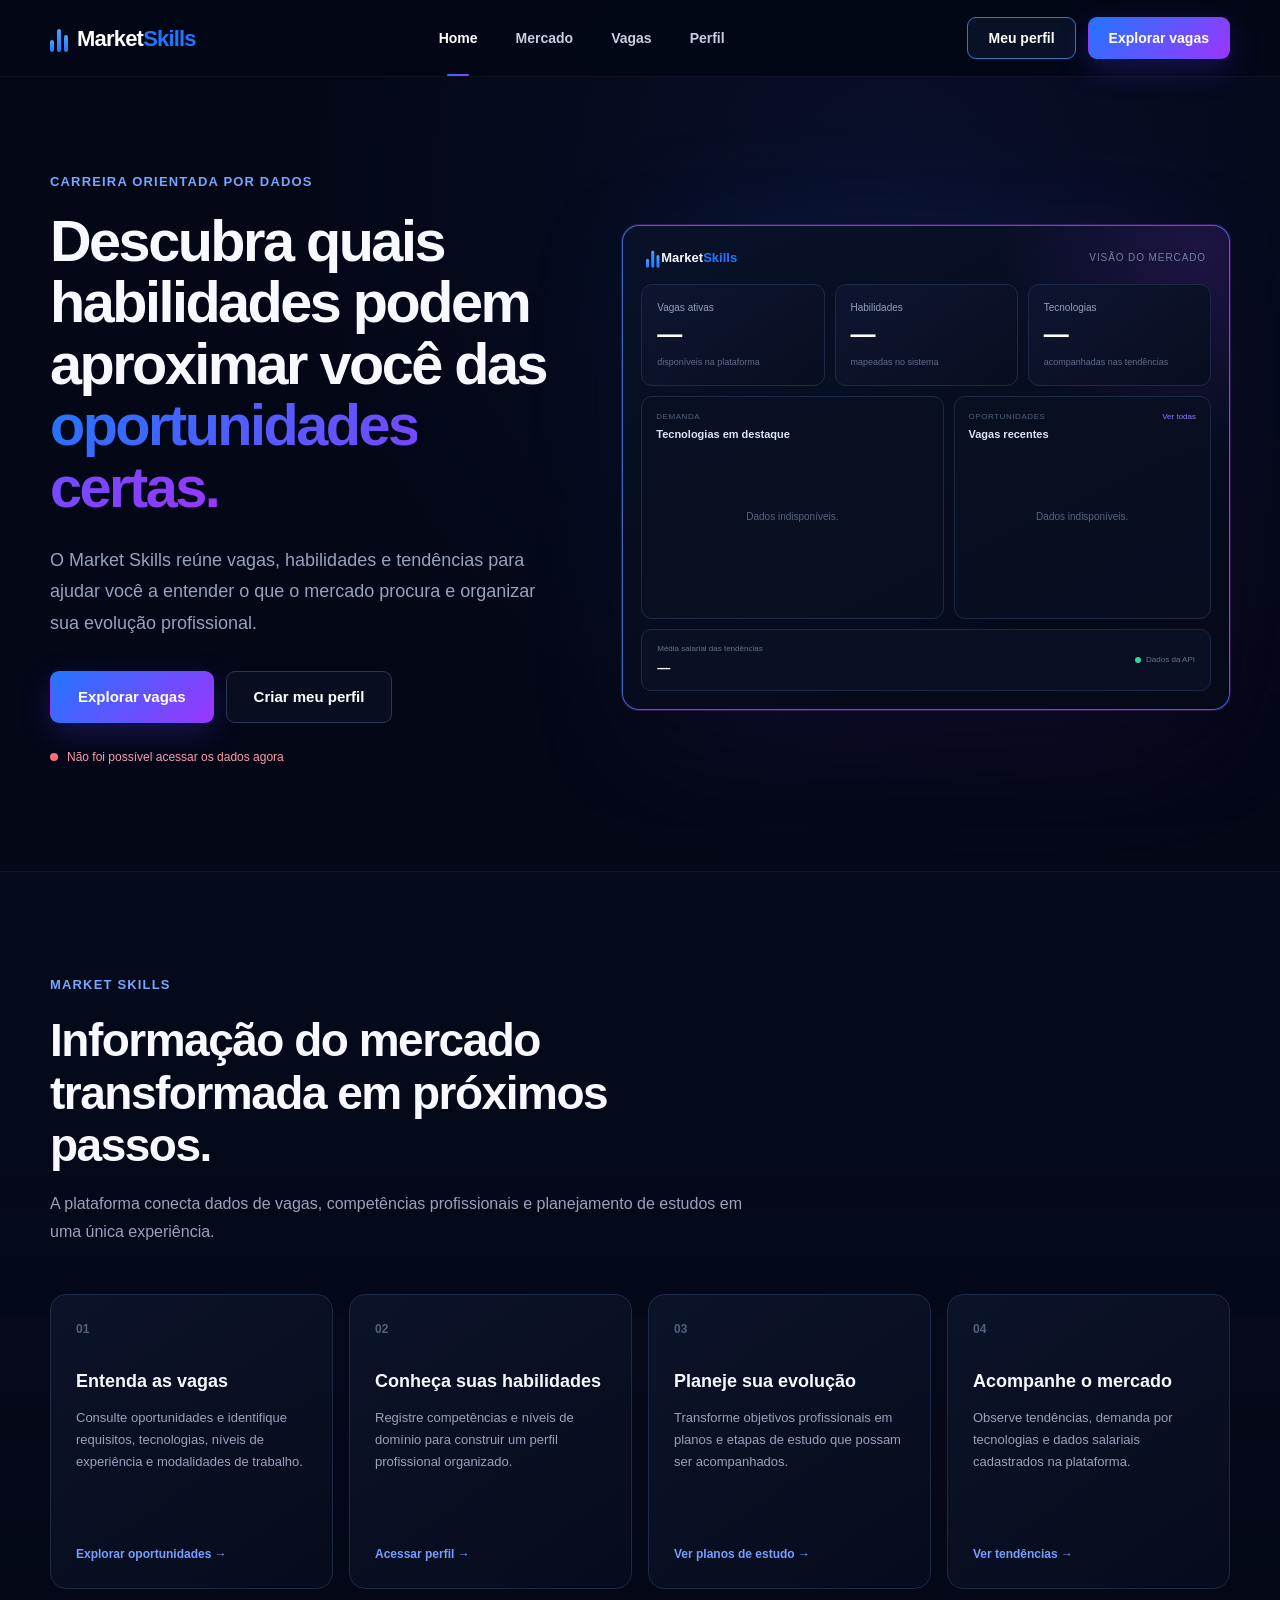
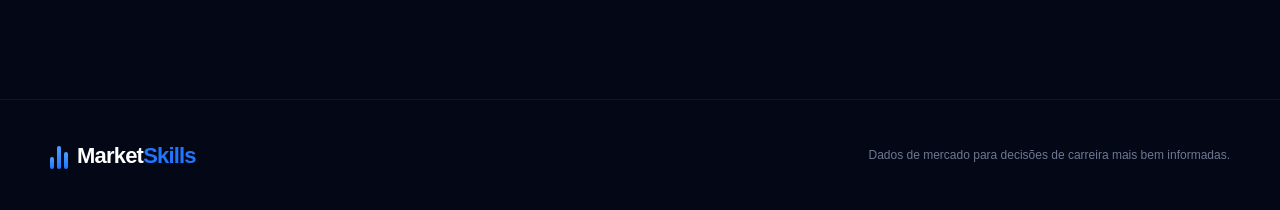
==== frontend/index.html @ 4583b7f7 "feat: create market skills frontend home" ====
<!DOCTYPE html>
<html lang="pt-BR">
<head>
    <meta charset="UTF-8">

    <meta
        name="viewport"
        content="width=device-width, initial-scale=1.0"
    >

    <meta
        name="description"
        content="Market Skills - transforme dados do mercado em decisões para sua carreira em tecnologia."
    >

    <title>Market Skills</title>

    <link
        rel="stylesheet"
        href="./assets/css/styles.css"
    >
</head>

<body>

    <header class="cabecalho-site">
        <div class="conteudo-centralizado conteudo-navegacao">

            <a
                href="./index.html"
                class="marca"
                aria-label="Market Skills"
            >
                <span class="icone-marca">
                    <span></span>
                    <span></span>
                    <span></span>
                </span>

                <span class="texto-marca">
                    Market<span>Skills</span>
                </span>
            </a>

            <nav class="navegacao-principal">
                <a
                    href="./index.html"
                    class="ativo"
                >
                    Home
                </a>

                <a href="#mercado">
                    Mercado
                </a>

                <a href="./pages/vagas.html">
                    Vagas
                </a>

                <a href="./pages/perfil.html">
                    Perfil
                </a>
            </nav>

            <div class="acoes-navegacao">
                <a
                    href="./pages/perfil.html"
                    class="botao botao-contorno"
                >
                    Meu perfil
                </a>

                <a
                    href="./pages/vagas.html"
                    class="botao botao-principal"
                >
                    Explorar vagas
                </a>
            </div>

        </div>
    </header>


    <main>

        <section class="destaque-principal">
            <div class="conteudo-centralizado grade-destaque">

                <div class="conteudo-destaque">

                    <span class="rotulo-destaque">
                        Carreira orientada por dados
                    </span>

                    <h1>
                        Descubra quais habilidades
                        podem aproximar você das
                        <span>oportunidades certas.</span>
                    </h1>

                    <p class="descricao-destaque">
                        O Market Skills reúne vagas,
                        habilidades e tendências para
                        ajudar você a entender o que o
                        mercado procura e organizar sua
                        evolução profissional.
                    </p>

                    <div class="acoes-destaque">
                        <a
                            href="./pages/vagas.html"
                            class="botao botao-principal botao-grande"
                        >
                            Explorar vagas
                        </a>

                        <a
                            href="./pages/perfil.html"
                            class="botao botao-escuro botao-grande"
                        >
                            Criar meu perfil
                        </a>
                    </div>

                    <div class="status-dados">
                        <span class="indicador-status"></span>

                        <span id="status-api">
                            Conectando aos dados do Market Skills...
                        </span>
                    </div>

                </div>


                <div class="previa-painel">

                    <div class="brilho-painel"></div>

                    <div class="janela-painel">

                        <div class="topo-painel">

                            <div class="marca-reduzida">
                                <span class="icone-marca pequeno">
                                    <span></span>
                                    <span></span>
                                    <span></span>
                                </span>

                                <strong>
                                    Market<span>Skills</span>
                                </strong>
                            </div>

                            <span class="rotulo-painel">
                                Visão do mercado
                            </span>

                        </div>


                        <div class="grade-metricas">

                            <article class="cartao-metrica">
                                <span class="rotulo-metrica">
                                    Vagas ativas
                                </span>

                                <strong
                                    id="metrica-vagas"
                                    class="valor-metrica"
                                >
                                    —
                                </strong>

                                <small>
                                    disponíveis na plataforma
                                </small>
                            </article>


                            <article class="cartao-metrica">
                                <span class="rotulo-metrica">
                                    Habilidades
                                </span>

                                <strong
                                    id="metrica-habilidades"
                                    class="valor-metrica"
                                >
                                    —
                                </strong>

                                <small>
                                    mapeadas no sistema
                                </small>
                            </article>


                            <article class="cartao-metrica">
                                <span class="rotulo-metrica">
                                    Tecnologias
                                </span>

                                <strong
                                    id="metrica-tecnologias"
                                    class="valor-metrica"
                                >
                                    —
                                </strong>

                                <small>
                                    acompanhadas nas tendências
                                </small>
                            </article>

                        </div>


                        <div class="colunas-painel">

                            <article class="painel-dados">

                                <div class="cabecalho-painel">
                                    <div>
                                        <span class="subtitulo-painel">
                                            Demanda
                                        </span>

                                        <h2>
                                            Tecnologias em destaque
                                        </h2>
                                    </div>
                                </div>

                                <div
                                    id="lista-tecnologias"
                                    class="lista-tecnologias"
                                >
                                    <div class="estado-carregando">
                                        Carregando dados...
                                    </div>
                                </div>

                            </article>


                            <article class="painel-dados">

                                <div class="cabecalho-painel">
                                    <div>
                                        <span class="subtitulo-painel">
                                            Oportunidades
                                        </span>

                                        <h2>
                                            Vagas recentes
                                        </h2>
                                    </div>

                                    <a href="./pages/vagas.html">
                                        Ver todas
                                    </a>
                                </div>

                                <div
                                    id="vagas-recentes"
                                    class="vagas-recentes"
                                >
                                    <div class="estado-carregando">
                                        Carregando vagas...
                                    </div>
                                </div>

                            </article>

                        </div>


                        <div class="rodape-painel">

                            <div>
                                <span>
                                    Média salarial das tendências
                                </span>

                                <strong id="media-salarial">
                                    —
                                </strong>
                            </div>

                            <span class="dados-ao-vivo">
                                <span></span>
                                Dados da API
                            </span>

                        </div>

                    </div>

                </div>

            </div>
        </section>


        <section
            id="mercado"
            class="secao-recursos"
        >
            <div class="conteudo-centralizado">

                <div class="cabecalho-secao">
                    <span class="rotulo-destaque">
                        Market Skills
                    </span>

                    <h2>
                        Informação do mercado transformada
                        em próximos passos.
                    </h2>

                    <p>
                        A plataforma conecta dados de vagas,
                        competências profissionais e planejamento
                        de estudos em uma única experiência.
                    </p>
                </div>


                <div class="grade-recursos">

                    <article class="cartao-recurso">
                        <div class="numero-recurso">
                            01
                        </div>

                        <h3>
                            Entenda as vagas
                        </h3>

                        <p>
                            Consulte oportunidades e identifique
                            requisitos, tecnologias, níveis de
                            experiência e modalidades de trabalho.
                        </p>

                        <a href="./pages/vagas.html">
                            Explorar oportunidades →
                        </a>
                    </article>


                    <article class="cartao-recurso">
                        <div class="numero-recurso">
                            02
                        </div>

                        <h3>
                            Conheça suas habilidades
                        </h3>

                        <p>
                            Registre competências e níveis de
                            domínio para construir um perfil
                            profissional organizado.
                        </p>

                        <a href="./pages/perfil.html">
                            Acessar perfil →
                        </a>
                    </article>


                    <article class="cartao-recurso">
                        <div class="numero-recurso">
                            03
                        </div>

                        <h3>
                            Planeje sua evolução
                        </h3>

                        <p>
                            Transforme objetivos profissionais
                            em planos e etapas de estudo que
                            possam ser acompanhados.
                        </p>

                        <a href="./pages/estudos.html">
                            Ver planos de estudo →
                        </a>
                    </article>


                    <article class="cartao-recurso">
                        <div class="numero-recurso">
                            04
                        </div>

                        <h3>
                            Acompanhe o mercado
                        </h3>

                        <p>
                            Observe tendências, demanda por
                            tecnologias e dados salariais
                            cadastrados na plataforma.
                        </p>

                        <a href="./pages/tendencias.html">
                            Ver tendências →
                        </a>
                    </article>

                </div>

            </div>
        </section>

    </main>


    <footer class="rodape-site">
        <div class="conteudo-centralizado conteudo-rodape">

            <div class="marca">
                <span class="icone-marca">
                    <span></span>
                    <span></span>
                    <span></span>
                </span>

                <span class="texto-marca">
                    Market<span>Skills</span>
                </span>
            </div>

            <p>
                Dados de mercado para decisões de carreira
                mais bem informadas.
            </p>

        </div>
    </footer>


    <script src="./assets/js/api.js"></script>
    <script src="./assets/js/app.js"></script>

</body>
</html>
---- frontend/assets/css/styles.css ----
* {
    margin: 0;
    padding: 0;
    box-sizing: border-box;
}

:root {
    --fundo: #030716;
    --fundo-claro: #080d1d;

    --superficie: #0b1124;
    --superficie-clara: #111933;

    --borda: #1c2947;
    --borda-destaque: #31528e;

    --texto: #f7f9ff;
    --texto-secundario: #98a2bd;
    --texto-suave: #6f7892;

    --azul: #2176ff;
    --azul-claro: #49a1ff;
    --roxo: #9b35ff;
    --roxo-claro: #b866ff;

    --sucesso: #36d399;
    --erro: #ff6b81;

    --gradiente:
        linear-gradient(
            135deg,
            #2176ff 0%,
            #9b35ff 100%
        );

    --sombra:
        0 30px 80px rgba(0, 0, 0, 0.35);
}

html {
    scroll-behavior: smooth;
}

body {
    min-height: 100vh;

    background:
        radial-gradient(
            circle at 70% 10%,
            rgba(48, 76, 180, 0.12),
            transparent 32%
        ),
        var(--fundo);

    color: var(--texto);

    font-family:
        Inter,
        "Segoe UI",
        Arial,
        sans-serif;

    line-height: 1.5;
}

a {
    color: inherit;
}

.conteudo-centralizado {
    width: min(
        1180px,
        calc(100% - 48px)
    );

    margin: 0 auto;
}


/* CABEÇALHO */

.cabecalho-site {
    position: sticky;
    top: 0;
    z-index: 100;

    background:
        rgba(3, 7, 22, 0.9);

    border-bottom:
        1px solid rgba(255, 255, 255, 0.05);

    backdrop-filter: blur(16px);
}

.conteudo-navegacao {
    min-height: 76px;

    display: flex;
    align-items: center;
    justify-content: space-between;

    gap: 32px;
}

.marca {
    display: inline-flex;
    align-items: center;
    gap: 9px;

    text-decoration: none;
}

.icone-marca {
    height: 27px;

    display: flex;
    align-items: flex-end;
    gap: 3px;
}

.icone-marca span {
    display: block;

    width: 4px;

    border-radius: 3px;

    background:
        linear-gradient(
            180deg,
            var(--azul-claro),
            var(--azul)
        );
}

.icone-marca span:nth-child(1) {
    height: 12px;
}

.icone-marca span:nth-child(2) {
    height: 23px;
}

.icone-marca span:nth-child(3) {
    height: 17px;
}

.icone-marca.pequeno {
    transform: scale(0.75);
    transform-origin: left center;
}

.texto-marca {
    color: #ffffff;

    font-size: 22px;
    font-weight: 750;

    letter-spacing: -0.8px;
}

.texto-marca span,
.marca-reduzida strong span {
    color: var(--azul);
}

.navegacao-principal {
    display: flex;
    align-items: center;
    gap: 38px;
}

.navegacao-principal a {
    position: relative;

    color: #c8cee1;

    font-size: 14px;
    font-weight: 600;

    text-decoration: none;

    transition: 0.2s ease;
}

.navegacao-principal a:hover,
.navegacao-principal a.ativo {
    color: #ffffff;
}

.navegacao-principal a.ativo::after {
    content: "";

    position: absolute;

    left: 50%;
    bottom: -27px;

    width: 22px;
    height: 2px;

    transform: translateX(-50%);

    background: var(--gradiente);

    border-radius: 10px;
}

.acoes-navegacao {
    display: flex;
    align-items: center;
    gap: 12px;
}


/* BOTÕES */

.botao {
    min-height: 42px;

    display: inline-flex;
    align-items: center;
    justify-content: center;

    padding: 0 20px;

    border: 1px solid transparent;
    border-radius: 9px;

    font-size: 14px;
    font-weight: 650;

    text-decoration: none;

    transition:
        transform 0.2s ease,
        border-color 0.2s ease,
        filter 0.2s ease;
}

.botao:hover {
    transform: translateY(-2px);
}

.botao-principal {
    background: var(--gradiente);

    color: #ffffff;

    box-shadow:
        0 10px 30px
        rgba(91, 61, 255, 0.25);
}

.botao-principal:hover {
    filter: brightness(1.1);
}

.botao-contorno {
    color: #ffffff;

    border-color: #3775c9;

    background:
        rgba(21, 37, 71, 0.35);
}

.botao-escuro {
    color: #ffffff;

    border-color: #283756;

    background: #080e20;
}

.botao-grande {
    min-height: 52px;

    padding: 0 27px;

    font-size: 15px;
}


/* DESTAQUE PRINCIPAL */

.destaque-principal {
    padding:
        92px 0
        105px;
}

.grade-destaque {
    display: grid;

    grid-template-columns:
        minmax(0, 0.9fr)
        minmax(520px, 1.1fr);

    align-items: center;

    gap: 75px;
}

.conteudo-destaque {
    max-width: 570px;
}

.rotulo-destaque {
    display: inline-flex;

    margin-bottom: 19px;

    color: #75a7ff;

    font-size: 13px;
    font-weight: 750;

    letter-spacing: 0.09em;

    text-transform: uppercase;
}

.destaque-principal h1 {
    max-width: 610px;

    font-size:
        clamp(
            42px,
            4.5vw,
            64px
        );

    line-height: 1.07;

    letter-spacing: -2.5px;

    font-weight: 770;
}

.destaque-principal h1 span {
    background: var(--gradiente);

    background-clip: text;
    -webkit-background-clip: text;

    color: transparent;
}

.descricao-destaque {
    max-width: 560px;

    margin-top: 26px;

    color: var(--texto-secundario);

    font-size: 18px;
    line-height: 1.75;
}

.acoes-destaque {
    display: flex;
    flex-wrap: wrap;

    gap: 12px;

    margin-top: 32px;
}

.status-dados {
    display: flex;
    align-items: center;
    gap: 9px;

    margin-top: 25px;

    color: var(--texto-suave);

    font-size: 12px;
}

.indicador-status {
    width: 8px;
    height: 8px;

    border-radius: 50%;

    background: var(--texto-suave);
}

.status-dados.conectado {
    color: #81dfbb;
}

.status-dados.conectado .indicador-status {
    background: var(--sucesso);

    box-shadow:
        0 0 12px
        rgba(54, 211, 153, 0.7);
}

.status-dados.desconectado {
    color: #ff9bab;
}

.status-dados.desconectado .indicador-status {
    background: var(--erro);
}


/* PRÉVIA DO PAINEL */

.previa-painel {
    position: relative;
}

.brilho-painel {
    position: absolute;

    inset: 5% 5% -5% 5%;

    background:
        linear-gradient(
            135deg,
            rgba(33, 118, 255, 0.32),
            rgba(155, 53, 255, 0.26)
        );

    filter: blur(65px);

    opacity: 0.55;

    pointer-events: none;
}

.janela-painel {
    position: relative;

    overflow: hidden;

    padding: 18px;

    border:
        1px solid rgba(
            80,
            141,
            255,
            0.72
        );

    border-radius: 17px;

    background:
        linear-gradient(
            155deg,
            #081128,
            #050918
        );

    box-shadow:
        0 0 0 1px
        rgba(155, 53, 255, 0.28),
        var(--sombra);
}

.janela-painel::before {
    content: "";

    position: absolute;

    inset: 0;

    background:
        radial-gradient(
            circle at 95% 5%,
            rgba(155, 53, 255, 0.15),
            transparent 27%
        );

    pointer-events: none;
}

.topo-painel {
    position: relative;

    min-height: 40px;

    display: flex;
    align-items: center;
    justify-content: space-between;

    padding: 0 5px 12px;
}

.marca-reduzida {
    display: flex;
    align-items: center;
}

.marca-reduzida strong {
    margin-left: -3px;

    font-size: 13px;
}

.rotulo-painel {
    color: #72809e;

    font-size: 10px;

    text-transform: uppercase;
    letter-spacing: 0.09em;
}

.grade-metricas {
    position: relative;

    display: grid;
    grid-template-columns: repeat(3, 1fr);

    gap: 10px;
}

.cartao-metrica {
    min-height: 102px;

    padding: 15px;

    border: 1px solid #1c2946;
    border-radius: 11px;

    background:
        linear-gradient(
            145deg,
            #0d1530,
            #080e20
        );
}

.rotulo-metrica {
    display: block;

    margin-bottom: 6px;

    color: #939ebb;

    font-size: 10px;
}

.valor-metrica {
    display: block;

    color: #ffffff;

    font-size: 25px;

    line-height: 1.1;
}

.cartao-metrica small {
    display: block;

    margin-top: 8px;

    color: #5f6d8b;

    font-size: 9px;
}

.colunas-painel {
    position: relative;

    display: grid;

    grid-template-columns:
        minmax(0, 1.08fr)
        minmax(0, 0.92fr);

    gap: 10px;

    margin-top: 10px;
}

.painel-dados {
    min-height: 223px;

    padding: 14px;

    border: 1px solid #1c2946;
    border-radius: 11px;

    background:
        rgba(
            9,
            15,
            34,
            0.87
        );
}

.cabecalho-painel {
    display: flex;
    align-items: flex-start;
    justify-content: space-between;

    gap: 10px;

    margin-bottom: 14px;
}

.subtitulo-painel {
    display: block;

    margin-bottom: 3px;

    color: #52627f;

    font-size: 8px;

    text-transform: uppercase;
    letter-spacing: 0.07em;
}

.cabecalho-painel h2 {
    color: #dce4f9;

    font-size: 11px;
}

.cabecalho-painel a {
    color: #8a7bff;

    font-size: 8px;

    text-decoration: none;
}

.lista-tecnologias {
    display: flex;
    flex-direction: column;

    gap: 11px;
}

.linha-tecnologia {
    display: grid;

    grid-template-columns:
        82px 1fr 36px;

    align-items: center;

    gap: 8px;
}

.nome-tecnologia {
    overflow: hidden;

    color: #b8c1d9;

    font-size: 9px;

    white-space: nowrap;
    text-overflow: ellipsis;
}

.barra-tecnologia {
    height: 6px;

    overflow: hidden;

    border-radius: 999px;

    background: #131d37;
}

.barra-tecnologia span {
    display: block;

    height: 100%;

    border-radius: inherit;

    background: var(--gradiente);
}

.demanda-tecnologia {
    color: #71809d;

    font-size: 8px;

    text-align: right;
}

.vagas-recentes {
    display: flex;
    flex-direction: column;

    gap: 8px;
}

.item-vaga {
    display: flex;
    align-items: center;

    gap: 9px;

    padding: 8px;

    border:
        1px solid transparent;

    border-radius: 8px;

    background:
        rgba(
            16,
            25,
            52,
            0.55
        );
}

.icone-vaga {
    width: 27px;
    height: 27px;

    flex-shrink: 0;

    display: grid;
    place-items: center;

    border: 1px solid #2a3f68;
    border-radius: 7px;

    background: #101b38;

    color: #60a5fa;

    font-size: 11px;
    font-weight: 800;
}

.informacoes-vaga {
    min-width: 0;
    flex: 1;
}

.informacoes-vaga strong {
    display: block;

    overflow: hidden;

    color: #d9e1f5;

    font-size: 9px;

    white-space: nowrap;
    text-overflow: ellipsis;
}

.informacoes-vaga span {
    display: block;

    overflow: hidden;

    margin-top: 2px;

    color: #64728e;

    font-size: 8px;

    white-space: nowrap;
    text-overflow: ellipsis;
}

.salario-vaga {
    flex-shrink: 0;

    color: #8e9ab5;

    font-size: 7px;

    text-align: right;
}

.estado-carregando,
.estado-vazio {
    display: grid;
    place-items: center;

    min-height: 120px;

    color: #566581;

    font-size: 10px;

    text-align: center;
}

.rodape-painel {
    position: relative;

    display: flex;
    align-items: center;
    justify-content: space-between;

    margin-top: 10px;

    padding: 13px 15px;

    border: 1px solid #1c2946;
    border-radius: 10px;

    background:
        rgba(
            10,
            17,
            37,
            0.9
        );
}

.rodape-painel > div {
    display: flex;
    flex-direction: column;

    gap: 3px;
}

.rodape-painel span {
    color: #64728d;

    font-size: 8px;
}

.rodape-painel strong {
    color: #ffffff;

    font-size: 13px;
}

.dados-ao-vivo {
    display: inline-flex;
    align-items: center;

    gap: 5px;
}

.dados-ao-vivo > span {
    width: 6px;
    height: 6px;

    border-radius: 50%;

    background: var(--sucesso);
}


/* RECURSOS */

.secao-recursos {
    padding:
        100px 0
        110px;

    border-top:
        1px solid
        rgba(255, 255, 255, 0.05);

    background:
        linear-gradient(
            180deg,
            rgba(10, 17, 38, 0.36),
            transparent
        );
}

.cabecalho-secao {
    max-width: 700px;

    margin-bottom: 48px;
}

.cabecalho-secao h2 {
    font-size:
        clamp(
            32px,
            4vw,
            46px
        );

    line-height: 1.15;

    letter-spacing: -1.5px;
}

.cabecalho-secao p {
    margin-top: 18px;

    color: var(--texto-secundario);

    font-size: 16px;
    line-height: 1.75;
}

.grade-recursos {
    display: grid;

    grid-template-columns:
        repeat(4, 1fr);

    gap: 16px;
}

.cartao-recurso {
    min-height: 295px;

    display: flex;
    flex-direction: column;

    padding: 25px;

    border: 1px solid var(--borda);
    border-radius: 16px;

    background:
        linear-gradient(
            145deg,
            #0b1329,
            #070c1c
        );

    transition:
        transform 0.25s ease,
        border-color 0.25s ease;
}

.cartao-recurso:hover {
    transform:
        translateY(-5px);

    border-color:
        rgba(
            67,
            125,
            239,
            0.65
        );
}

.numero-recurso {
    margin-bottom: 30px;

    color: #53617d;

    font-size: 12px;
    font-weight: 700;
}

.cartao-recurso h3 {
    margin-bottom: 12px;

    font-size: 18px;
}

.cartao-recurso p {
    flex: 1;

    color: var(--texto-secundario);

    font-size: 13px;
    line-height: 1.7;
}

.cartao-recurso a {
    margin-top: 25px;

    color: #769dff;

    font-size: 12px;
    font-weight: 650;

    text-decoration: none;
}


/* RODAPÉ */

.rodape-site {
    border-top:
        1px solid rgba(
            255,
            255,
            255,
            0.06
        );
}

.conteudo-rodape {
    min-height: 110px;

    display: flex;
    align-items: center;
    justify-content: space-between;

    gap: 30px;
}

.conteudo-rodape p {
    color: var(--texto-suave);

    font-size: 12px;
}


/* RESPONSIVIDADE */

@media (max-width: 1050px) {
    .grade-destaque {
        grid-template-columns: 1fr;
    }

    .conteudo-destaque {
        max-width: 720px;
    }

    .previa-painel {
        max-width: 720px;
    }

    .grade-recursos {
        grid-template-columns:
            repeat(2, 1fr);
    }
}

@media (max-width: 820px) {
    .navegacao-principal {
        display: none;
    }

    .acoes-navegacao .botao-contorno {
        display: none;
    }
}

@media (max-width: 620px) {
    .conteudo-centralizado {
        width:
            min(
                100% - 30px,
                1180px
            );
    }

    .destaque-principal {
        padding-top: 60px;
    }

    .destaque-principal h1 {
        font-size: 42px;
    }

    .janela-painel {
        padding: 12px;
    }

    .grade-metricas,
    .colunas-painel {
        grid-template-columns: 1fr;
    }

    .grade-recursos {
        grid-template-columns: 1fr;
    }

    .conteudo-rodape {
        padding: 30px 0;

        flex-direction: column;
        align-items: flex-start;
    }
}
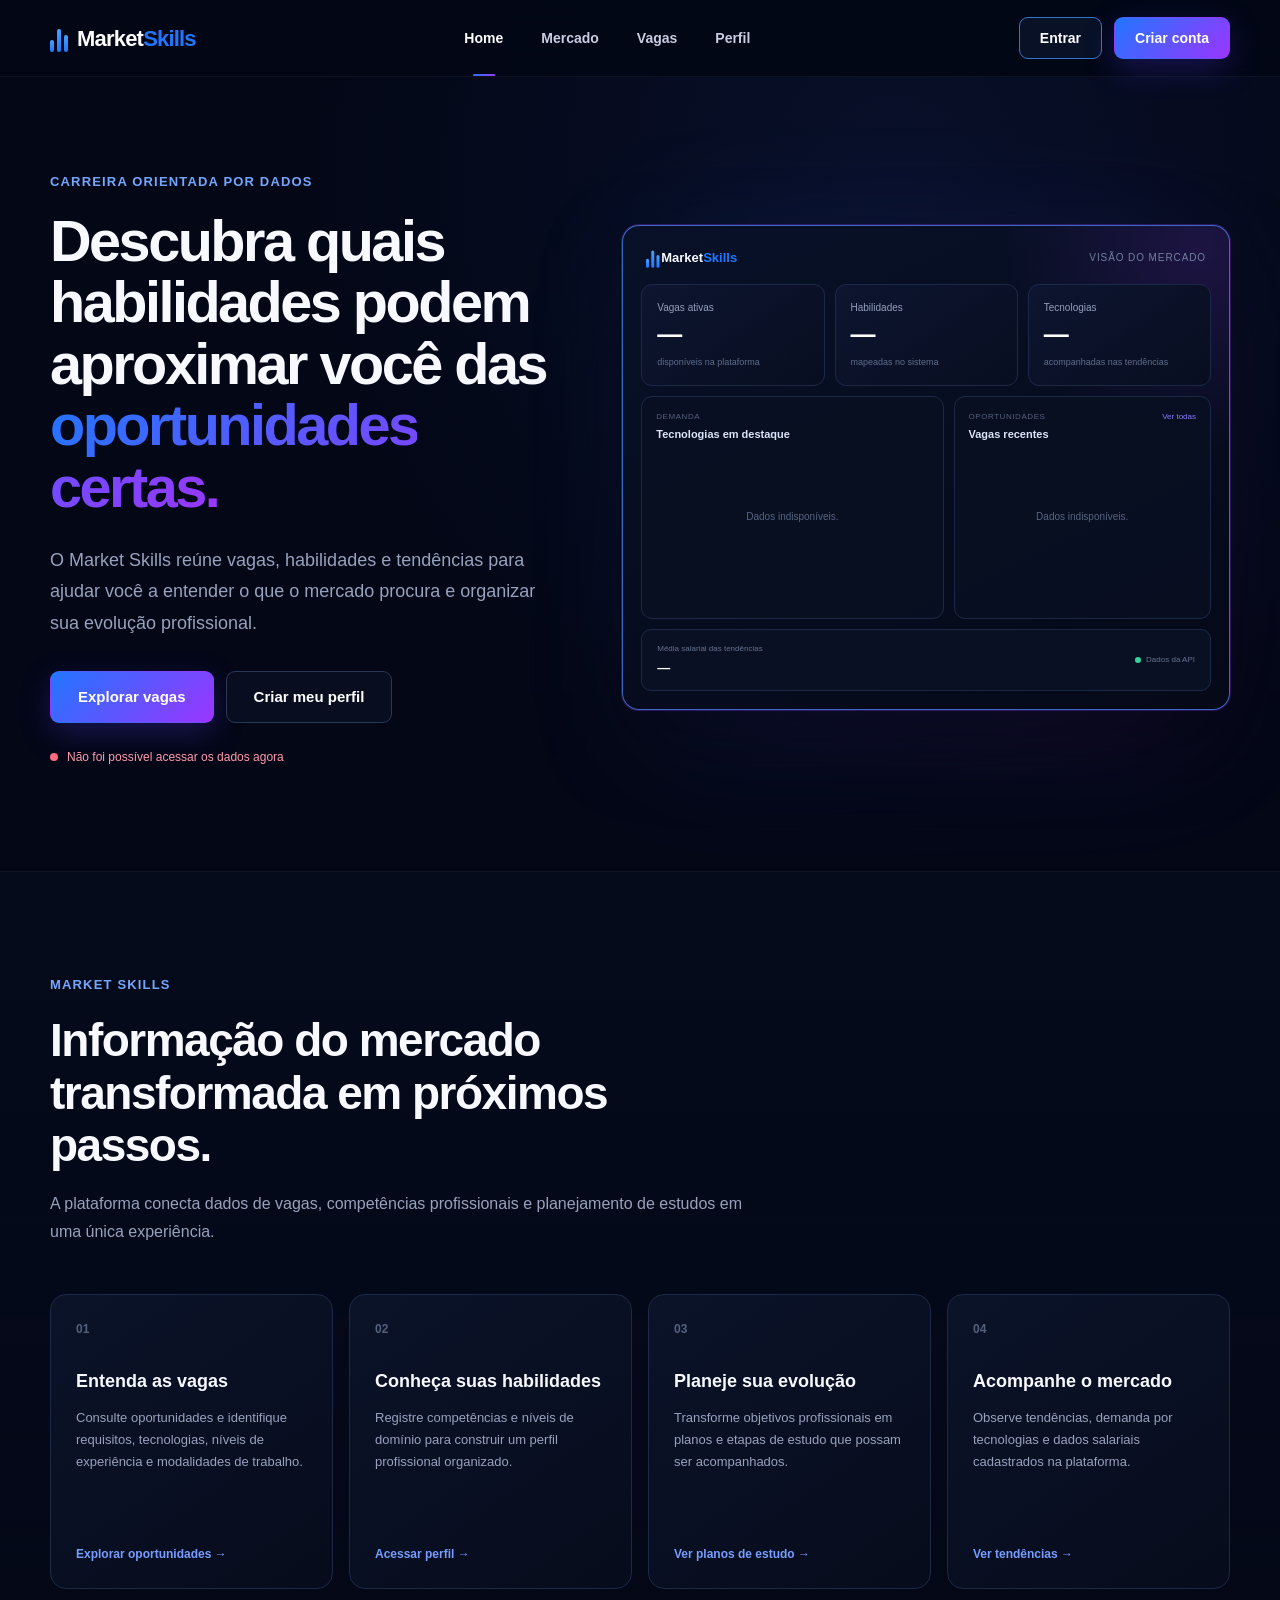
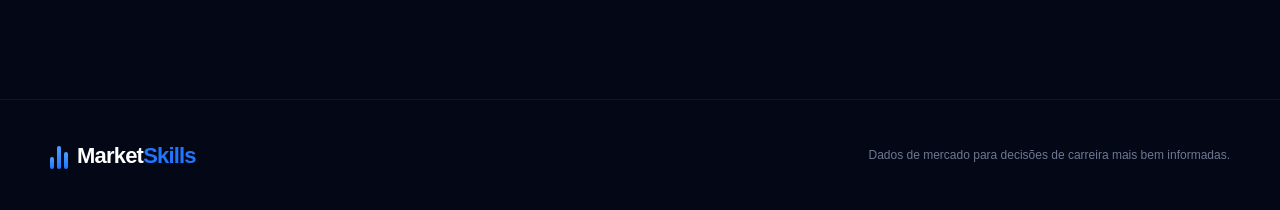
==== commit 9bf034a7: "feat: secure authentication and user sessions" ====
--- a/frontend/index.html
+++ b/frontend/index.html
@@ -15,10 +15,15 @@
 
     <title>Market Skills</title>
 
-    <link
-        rel="stylesheet"
-        href="./assets/css/styles.css"
-    >
+   <link
+    rel="stylesheet"
+    href="./assets/css/styles.css"
+>
+
+<link
+    rel="stylesheet"
+    href="./assets/css/sessao.css"
+>
 </head>
 
 <body>
@@ -449,6 +454,9 @@
 
 
     <script src="./assets/js/api.js"></script>
+    <script src="./assets/js/api.js"></script>
+    <script src="./assets/js/sessao.js"></script>
+    <script src="./assets/js/app.js"></script>
     <script src="./assets/js/app.js"></script>
 
 </body>
--- a/frontend/assets/css/sessao.css
+++ b/frontend/assets/css/sessao.css
@@ -0,0 +1,280 @@
+.controle-conta {
+    position: relative;
+}
+
+
+.botao-conta {
+    min-height: 46px;
+
+    display: flex;
+    align-items: center;
+
+    gap: 10px;
+
+    padding: 5px 11px 5px 6px;
+
+    border: 1px solid #294472;
+    border-radius: 11px;
+
+    background: #080f21;
+
+    color: var(--texto);
+
+    cursor: pointer;
+
+    transition:
+        border-color 0.2s ease,
+        background 0.2s ease;
+}
+
+
+.botao-conta:hover,
+.botao-conta[aria-expanded="true"] {
+    border-color: #477fea;
+
+    background: #0c1730;
+}
+
+
+.avatar-conta,
+.avatar-menu-conta {
+    display: grid;
+    place-items: center;
+
+    flex-shrink: 0;
+
+    border-radius: 50%;
+
+    background: var(--gradiente);
+
+    color: #ffffff;
+
+    font-weight: 750;
+}
+
+
+.avatar-conta {
+    width: 34px;
+    height: 34px;
+
+    font-size: 12px;
+}
+
+
+.resumo-conta {
+    min-width: 0;
+
+    display: flex;
+    flex-direction: column;
+
+    align-items: flex-start;
+}
+
+
+.resumo-conta strong {
+    max-width: 130px;
+
+    overflow: hidden;
+
+    color: #edf2ff;
+
+    font-size: 11px;
+
+    white-space: nowrap;
+    text-overflow: ellipsis;
+}
+
+
+.resumo-conta small {
+    margin-top: 1px;
+
+    color: #7585a3;
+
+    font-size: 8px;
+}
+
+
+.seta-conta {
+    margin-left: 3px;
+
+    color: #71809e;
+
+    font-size: 10px;
+}
+
+
+.menu-conta {
+    position: absolute;
+
+    top: calc(100% + 10px);
+    right: 0;
+
+    z-index: 300;
+
+    width: 275px;
+
+    overflow: hidden;
+
+    border: 1px solid #26395e;
+    border-radius: 13px;
+
+    background: #080f21;
+
+    box-shadow:
+        0 25px 70px
+        rgba(0, 0, 0, 0.48);
+}
+
+
+.menu-conta[hidden] {
+    display: none;
+}
+
+
+.cabecalho-menu-conta {
+    display: flex;
+    align-items: center;
+
+    gap: 11px;
+
+    padding: 16px;
+}
+
+
+.avatar-menu-conta {
+    width: 42px;
+    height: 42px;
+
+    font-size: 14px;
+}
+
+
+.cabecalho-menu-conta > div {
+    min-width: 0;
+
+    display: flex;
+    flex-direction: column;
+}
+
+
+.cabecalho-menu-conta strong,
+.cabecalho-menu-conta span {
+    overflow: hidden;
+
+    white-space: nowrap;
+    text-overflow: ellipsis;
+}
+
+
+.cabecalho-menu-conta strong {
+    color: #f1f4fc;
+
+    font-size: 12px;
+}
+
+
+.cabecalho-menu-conta span {
+    max-width: 185px;
+
+    margin-top: 2px;
+
+    color: #7b89a7;
+
+    font-size: 9px;
+}
+
+
+.cabecalho-menu-conta small {
+    width: fit-content;
+
+    margin-top: 7px;
+    padding: 3px 7px;
+
+    border: 1px solid #294472;
+    border-radius: 999px;
+
+    background:
+        rgba(33, 118, 255, 0.08);
+
+    color: #78a7ff;
+
+    font-size: 8px;
+}
+
+
+.separador-menu {
+    height: 1px;
+
+    background: #182641;
+}
+
+
+.item-menu-conta {
+    width: 100%;
+
+    display: flex;
+    align-items: center;
+
+    min-height: 43px;
+
+    padding: 0 16px;
+
+    border: 0;
+
+    background: transparent;
+
+    color: #b5bfd4;
+
+    cursor: pointer;
+
+    font: inherit;
+    font-size: 10px;
+
+    text-align: left;
+    text-decoration: none;
+
+    transition:
+        background 0.2s ease,
+        color 0.2s ease;
+}
+
+
+.item-menu-conta:hover {
+    background: #0d1730;
+
+    color: #ffffff;
+}
+
+
+.item-sair {
+    color: #ff8fa3;
+}
+
+
+.item-sair:hover {
+    background:
+        rgba(115, 31, 51, 0.14);
+
+    color: #ff9caf;
+}
+
+
+@media (max-width: 650px) {
+    .resumo-conta {
+        display: none;
+    }
+
+    .seta-conta {
+        display: none;
+    }
+
+    .botao-conta {
+        padding: 5px;
+    }
+
+    .menu-conta {
+        right: 0;
+
+        width: 260px;
+    }
+}
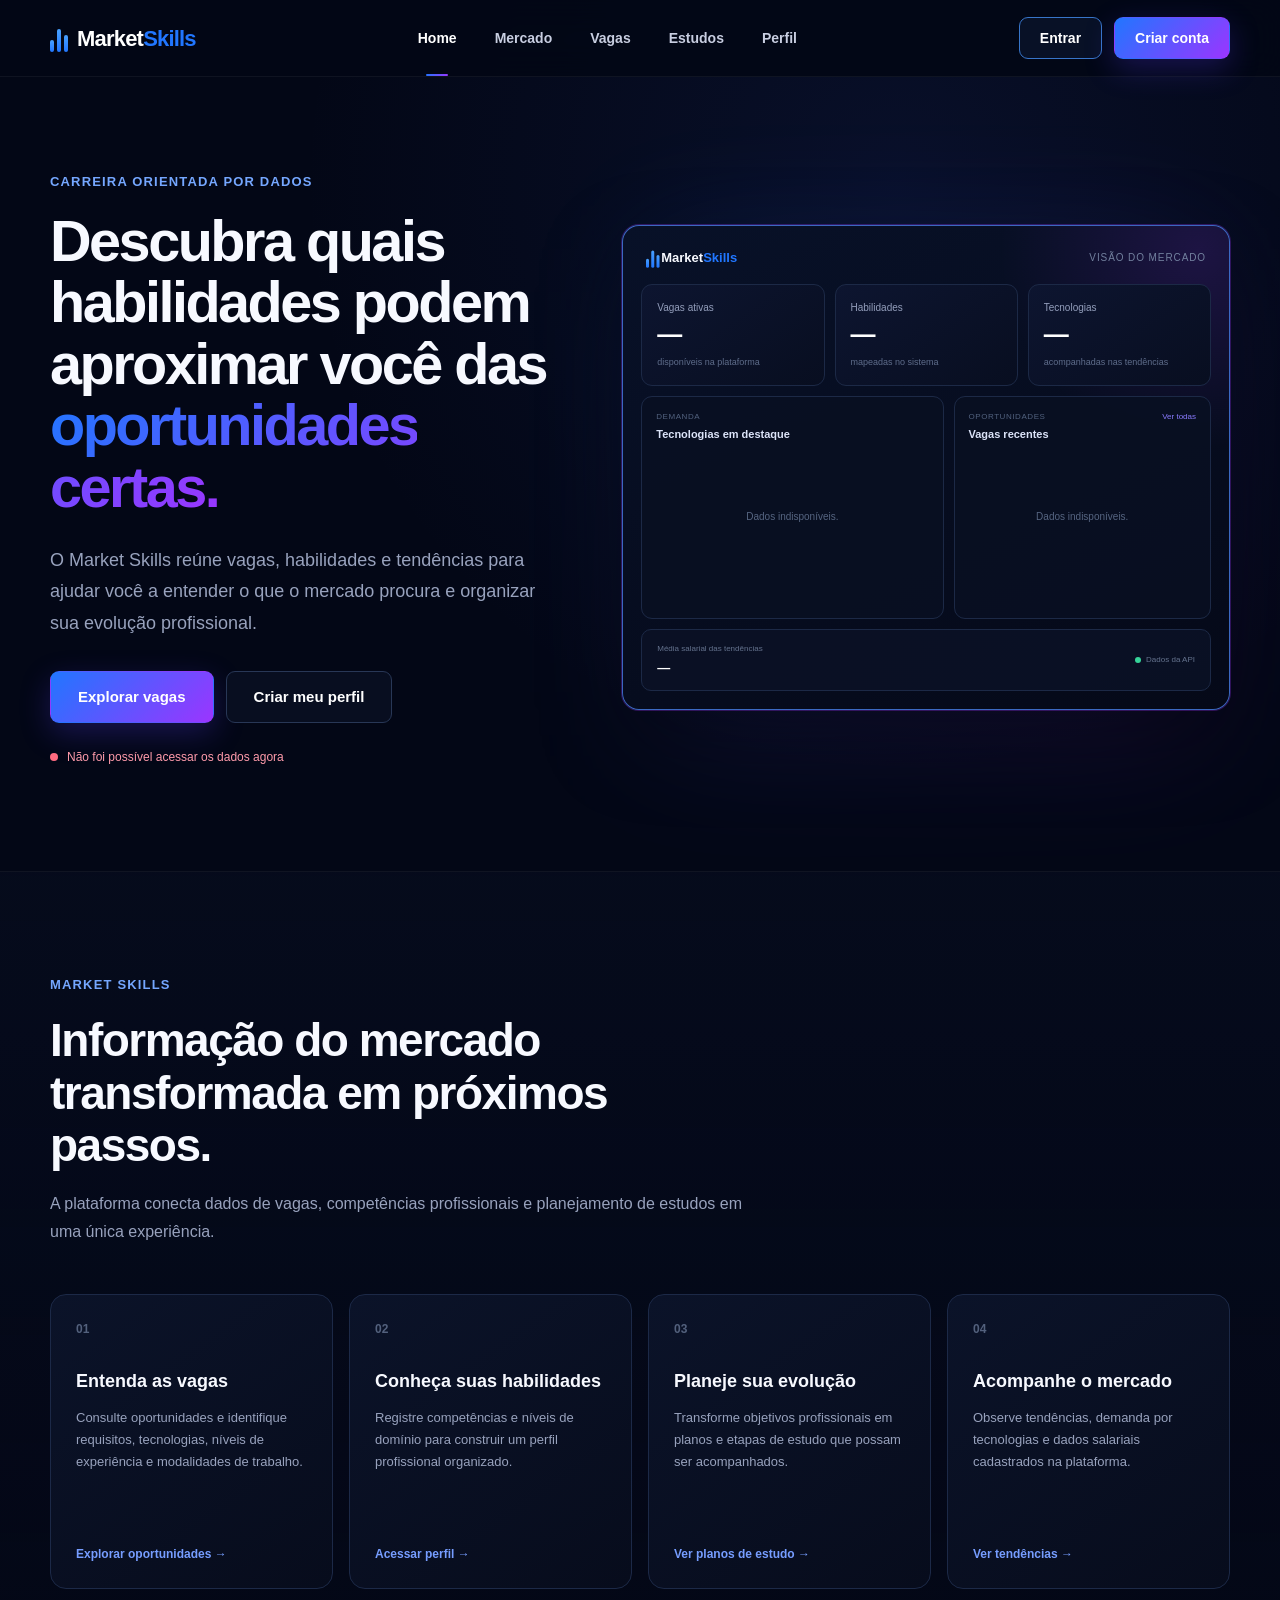
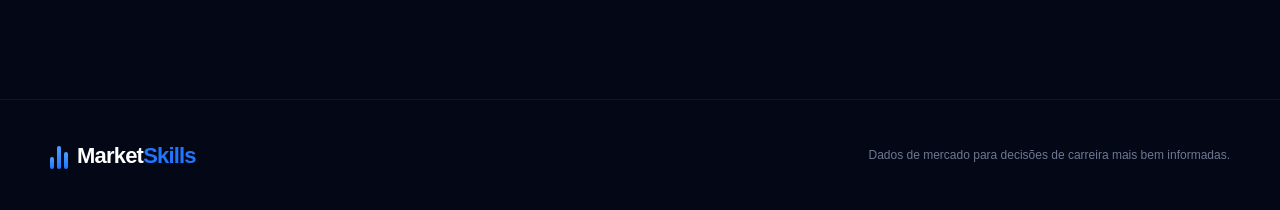
==== commit 7a98fedb: "feat: complete model CRUD frontend" ====
--- a/frontend/index.html
+++ b/frontend/index.html
@@ -1,5 +1,6 @@
 <!DOCTYPE html>
 <html lang="pt-BR">
+
 <head>
     <meta charset="UTF-8">
 
@@ -15,20 +16,22 @@
 
     <title>Market Skills</title>
 
-   <link
-    rel="stylesheet"
-    href="./assets/css/styles.css"
->
-
-<link
-    rel="stylesheet"
-    href="./assets/css/sessao.css"
->
+    <link
+        rel="stylesheet"
+        href="./assets/css/styles.css"
+    >
+
+    <link
+        rel="stylesheet"
+        href="./assets/css/sessao.css"
+    >
 </head>
 
+
 <body>
 
     <header class="cabecalho-site">
+
         <div class="conteudo-centralizado conteudo-navegacao">
 
             <a
@@ -36,6 +39,7 @@
                 class="marca"
                 aria-label="Market Skills"
             >
+
                 <span class="icone-marca">
                     <span></span>
                     <span></span>
@@ -45,9 +49,12 @@
                 <span class="texto-marca">
                     Market<span>Skills</span>
                 </span>
+
             </a>
 
+
             <nav class="navegacao-principal">
+
                 <a
                     href="./index.html"
                     class="ativo"
@@ -55,7 +62,7 @@
                     Home
                 </a>
 
-                <a href="#mercado">
+                <a href="./pages/mercado.html">
                     Mercado
                 </a>
 
@@ -63,12 +70,19 @@
                     Vagas
                 </a>
 
+                <a href="./pages/estudos.html">
+                    Estudos
+                </a>
+
                 <a href="./pages/perfil.html">
                     Perfil
                 </a>
+
             </nav>
 
+
             <div class="acoes-navegacao">
+
                 <a
                     href="./pages/perfil.html"
                     class="botao botao-contorno"
@@ -82,15 +96,18 @@
                 >
                     Explorar vagas
                 </a>
+
             </div>
 
         </div>
+
     </header>
 
 
     <main>
 
         <section class="destaque-principal">
+
             <div class="conteudo-centralizado grade-destaque">
 
                 <div class="conteudo-destaque">
@@ -113,7 +130,9 @@
                         evolução profissional.
                     </p>
 
+
                     <div class="acoes-destaque">
+
                         <a
                             href="./pages/vagas.html"
                             class="botao botao-principal botao-grande"
@@ -127,14 +146,18 @@
                         >
                             Criar meu perfil
                         </a>
+
                     </div>
 
+
                     <div class="status-dados">
+
                         <span class="indicador-status"></span>
 
                         <span id="status-api">
                             Conectando aos dados do Market Skills...
                         </span>
+
                     </div>
 
                 </div>
@@ -144,11 +167,13 @@
 
                     <div class="brilho-painel"></div>
 
+
                     <div class="janela-painel">
 
                         <div class="topo-painel">
 
                             <div class="marca-reduzida">
+
                                 <span class="icone-marca pequeno">
                                     <span></span>
                                     <span></span>
@@ -158,7 +183,9 @@
                                 <strong>
                                     Market<span>Skills</span>
                                 </strong>
+
                             </div>
+
 
                             <span class="rotulo-painel">
                                 Visão do mercado
@@ -170,6 +197,7 @@
                         <div class="grade-metricas">
 
                             <article class="cartao-metrica">
+
                                 <span class="rotulo-metrica">
                                     Vagas ativas
                                 </span>
@@ -184,10 +212,12 @@
                                 <small>
                                     disponíveis na plataforma
                                 </small>
+
                             </article>
 
 
                             <article class="cartao-metrica">
+
                                 <span class="rotulo-metrica">
                                     Habilidades
                                 </span>
@@ -202,10 +232,12 @@
                                 <small>
                                     mapeadas no sistema
                                 </small>
+
                             </article>
 
 
                             <article class="cartao-metrica">
+
                                 <span class="rotulo-metrica">
                                     Tecnologias
                                 </span>
@@ -220,6 +252,7 @@
                                 <small>
                                     acompanhadas nas tendências
                                 </small>
+
                             </article>
 
                         </div>
@@ -230,7 +263,9 @@
                             <article class="painel-dados">
 
                                 <div class="cabecalho-painel">
+
                                     <div>
+
                                         <span class="subtitulo-painel">
                                             Demanda
                                         </span>
@@ -238,16 +273,21 @@
                                         <h2>
                                             Tecnologias em destaque
                                         </h2>
+
                                     </div>
+
                                 </div>
+
 
                                 <div
                                     id="lista-tecnologias"
                                     class="lista-tecnologias"
                                 >
+
                                     <div class="estado-carregando">
                                         Carregando dados...
                                     </div>
+
                                 </div>
 
                             </article>
@@ -256,7 +296,9 @@
                             <article class="painel-dados">
 
                                 <div class="cabecalho-painel">
+
                                     <div>
+
                                         <span class="subtitulo-painel">
                                             Oportunidades
                                         </span>
@@ -264,20 +306,26 @@
                                         <h2>
                                             Vagas recentes
                                         </h2>
+
                                     </div>
+
 
                                     <a href="./pages/vagas.html">
                                         Ver todas
                                     </a>
+
                                 </div>
+
 
                                 <div
                                     id="vagas-recentes"
                                     class="vagas-recentes"
                                 >
+
                                     <div class="estado-carregando">
                                         Carregando vagas...
                                     </div>
+
                                 </div>
 
                             </article>
@@ -288,6 +336,7 @@
                         <div class="rodape-painel">
 
                             <div>
+
                                 <span>
                                     Média salarial das tendências
                                 </span>
@@ -295,11 +344,16 @@
                                 <strong id="media-salarial">
                                     —
                                 </strong>
+
                             </div>
 
+
                             <span class="dados-ao-vivo">
+
                                 <span></span>
+
                                 Dados da API
+
                             </span>
 
                         </div>
@@ -309,6 +363,7 @@
                 </div>
 
             </div>
+
         </section>
 
 
@@ -316,9 +371,11 @@
             id="mercado"
             class="secao-recursos"
         >
+
             <div class="conteudo-centralizado">
 
                 <div class="cabecalho-secao">
+
                     <span class="rotulo-destaque">
                         Market Skills
                     </span>
@@ -333,12 +390,14 @@
                         competências profissionais e planejamento
                         de estudos em uma única experiência.
                     </p>
+
                 </div>
 
 
                 <div class="grade-recursos">
 
                     <article class="cartao-recurso">
+
                         <div class="numero-recurso">
                             01
                         </div>
@@ -356,10 +415,12 @@
                         <a href="./pages/vagas.html">
                             Explorar oportunidades →
                         </a>
+
                     </article>
 
 
                     <article class="cartao-recurso">
+
                         <div class="numero-recurso">
                             02
                         </div>
@@ -377,10 +438,12 @@
                         <a href="./pages/perfil.html">
                             Acessar perfil →
                         </a>
+
                     </article>
 
 
                     <article class="cartao-recurso">
+
                         <div class="numero-recurso">
                             03
                         </div>
@@ -398,10 +461,12 @@
                         <a href="./pages/estudos.html">
                             Ver planos de estudo →
                         </a>
+
                     </article>
 
 
                     <article class="cartao-recurso">
+
                         <div class="numero-recurso">
                             04
                         </div>
@@ -416,23 +481,27 @@
                             cadastrados na plataforma.
                         </p>
 
-                        <a href="./pages/tendencias.html">
+                        <a href="./pages/mercado.html">
                             Ver tendências →
                         </a>
+
                     </article>
 
                 </div>
 
             </div>
+
         </section>
 
     </main>
 
 
     <footer class="rodape-site">
+
         <div class="conteudo-centralizado conteudo-rodape">
 
             <div class="marca">
+
                 <span class="icone-marca">
                     <span></span>
                     <span></span>
@@ -442,7 +511,9 @@
                 <span class="texto-marca">
                     Market<span>Skills</span>
                 </span>
+
             </div>
+
 
             <p>
                 Dados de mercado para decisões de carreira
@@ -450,14 +521,14 @@
             </p>
 
         </div>
+
     </footer>
 
 
-    <script src="./assets/js/api.js"></script>
     <script src="./assets/js/api.js"></script>
     <script src="./assets/js/sessao.js"></script>
     <script src="./assets/js/app.js"></script>
-    <script src="./assets/js/app.js"></script>
 
 </body>
+
 </html>
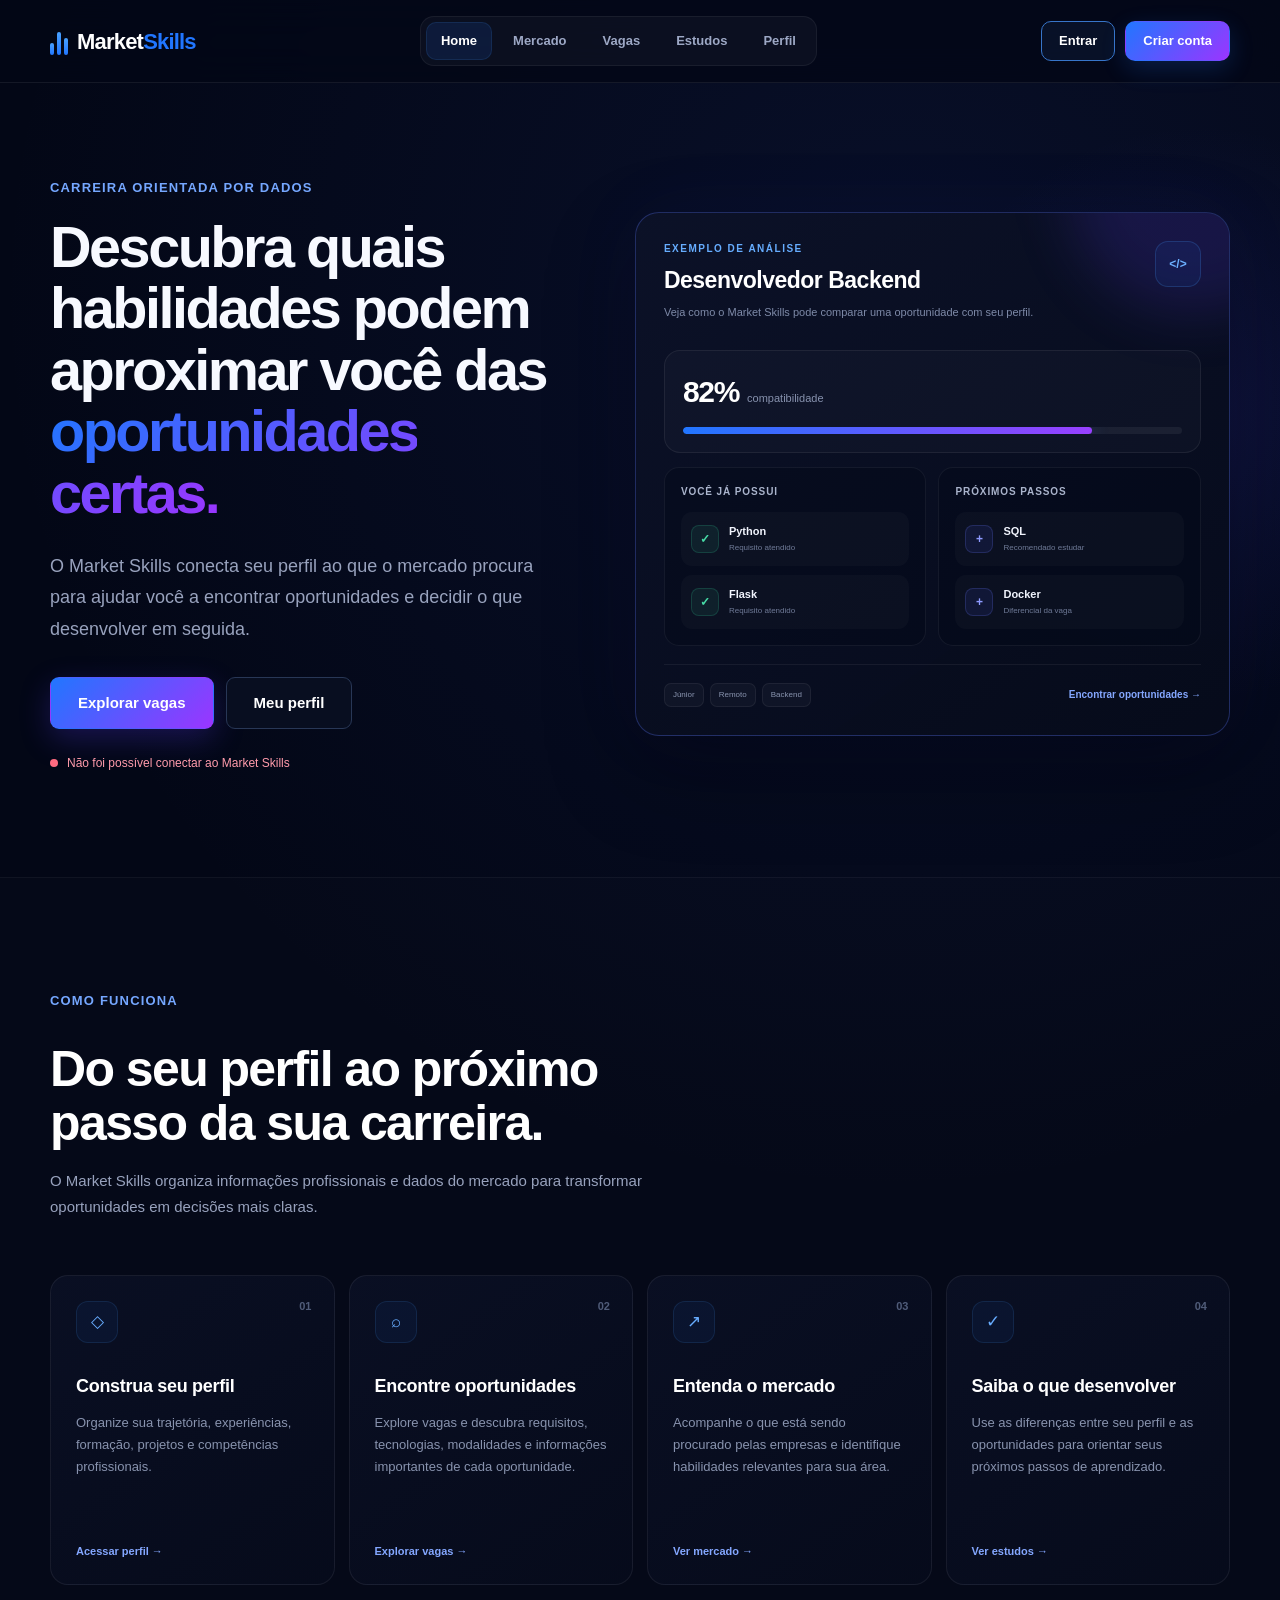
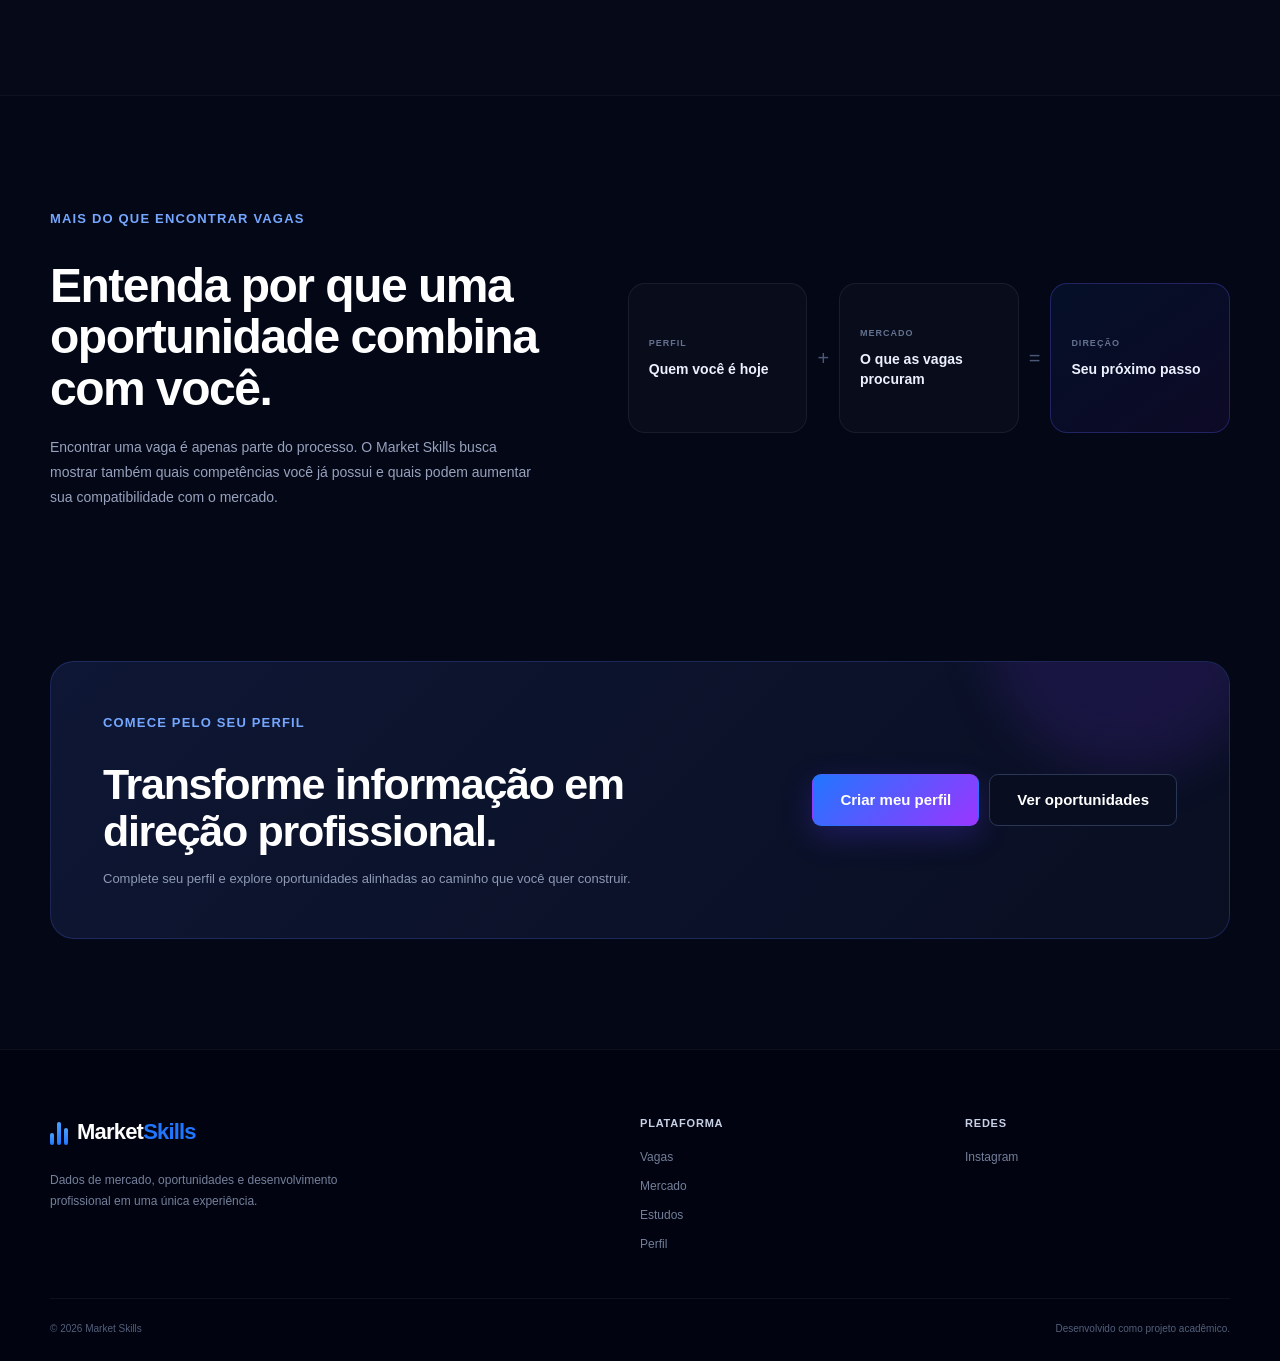
==== commit 58e84ec6: "refactor: improve student experience" ====
--- a/frontend/index.html
+++ b/frontend/index.html
@@ -19,6 +19,11 @@
     <link
         rel="stylesheet"
         href="./assets/css/styles.css"
+    >
+
+    <link
+        rel="stylesheet"
+        href="./assets/css/home.css"
     >
 
     <link
@@ -27,7 +32,6 @@
     >
 </head>
 
-
 <body>
 
     <header class="cabecalho-site">
@@ -39,7 +43,6 @@
                 class="marca"
                 aria-label="Market Skills"
             >
-
                 <span class="icone-marca">
                     <span></span>
                     <span></span>
@@ -49,9 +52,7 @@
                 <span class="texto-marca">
                     Market<span>Skills</span>
                 </span>
-
             </a>
-
 
             <nav class="navegacao-principal">
 
@@ -80,7 +81,6 @@
 
             </nav>
 
-
             <div class="acoes-navegacao">
 
                 <a
@@ -123,13 +123,11 @@
                     </h1>
 
                     <p class="descricao-destaque">
-                        O Market Skills reúne vagas,
-                        habilidades e tendências para
-                        ajudar você a entender o que o
-                        mercado procura e organizar sua
-                        evolução profissional.
+                        O Market Skills conecta seu perfil
+                        ao que o mercado procura para ajudar
+                        você a encontrar oportunidades e
+                        decidir o que desenvolver em seguida.
                     </p>
-
 
                     <div class="acoes-destaque">
 
@@ -144,18 +142,17 @@
                             href="./pages/perfil.html"
                             class="botao botao-escuro botao-grande"
                         >
-                            Criar meu perfil
-                        </a>
-
-                    </div>
-
+                            Meu perfil
+                        </a>
+
+                    </div>
 
                     <div class="status-dados">
 
                         <span class="indicador-status"></span>
 
                         <span id="status-api">
-                            Conectando aos dados do Market Skills...
+                            Conectando ao Market Skills...
                         </span>
 
                     </div>
@@ -163,276 +160,233 @@
                 </div>
 
 
-                <div class="previa-painel">
-
-                    <div class="brilho-painel"></div>
-
-
-                    <div class="janela-painel">
-
-                        <div class="topo-painel">
-
-                            <div class="marca-reduzida">
-
-                                <span class="icone-marca pequeno">
-                                    <span></span>
-                                    <span></span>
-                                    <span></span>
-                                </span>
-
-                                <strong>
-                                    Market<span>Skills</span>
-                                </strong>
+                <aside class="previa-compatibilidade">
+
+                    <div class="compatibilidade-topo">
+
+                        <div>
+
+                            <span class="rotulo-compatibilidade">
+                                Exemplo de análise
+                            </span>
+
+                            <h2>
+                                Desenvolvedor Backend
+                            </h2>
+
+                            <p>
+                                Veja como o Market Skills pode comparar
+                                uma oportunidade com seu perfil.
+                            </p>
+
+                        </div>
+
+                        <div class="icone-analise">
+                            &lt;/&gt;
+                        </div>
+
+                    </div>
+
+
+                    <div class="compatibilidade-indice">
+
+                        <div class="compatibilidade-valor">
+
+                            <strong>
+                                82%
+                            </strong>
+
+                            <span>
+                                compatibilidade
+                            </span>
+
+                        </div>
+
+                        <div class="barra-compatibilidade">
+                            <span></span>
+                        </div>
+
+                    </div>
+
+
+                    <div class="grade-analise">
+
+                        <section class="bloco-analise">
+
+                            <span class="titulo-analise">
+                                Você já possui
+                            </span>
+
+                            <div class="lista-competencias">
+
+                                <div class="competencia competencia-ok">
+
+                                    <span class="icone-competencia">
+                                        ✓
+                                    </span>
+
+                                    <div>
+
+                                        <strong>
+                                            Python
+                                        </strong>
+
+                                        <small>
+                                            Requisito atendido
+                                        </small>
+
+                                    </div>
+
+                                </div>
+
+
+                                <div class="competencia competencia-ok">
+
+                                    <span class="icone-competencia">
+                                        ✓
+                                    </span>
+
+                                    <div>
+
+                                        <strong>
+                                            Flask
+                                        </strong>
+
+                                        <small>
+                                            Requisito atendido
+                                        </small>
+
+                                    </div>
+
+                                </div>
 
                             </div>
 
-
-                            <span class="rotulo-painel">
-                                Visão do mercado
+                        </section>
+
+
+                        <section class="bloco-analise">
+
+                            <span class="titulo-analise">
+                                Próximos passos
                             </span>
 
-                        </div>
-
-
-                        <div class="grade-metricas">
-
-                            <article class="cartao-metrica">
-
-                                <span class="rotulo-metrica">
-                                    Vagas ativas
-                                </span>
-
-                                <strong
-                                    id="metrica-vagas"
-                                    class="valor-metrica"
-                                >
-                                    —
-                                </strong>
-
-                                <small>
-                                    disponíveis na plataforma
-                                </small>
-
-                            </article>
-
-
-                            <article class="cartao-metrica">
-
-                                <span class="rotulo-metrica">
-                                    Habilidades
-                                </span>
-
-                                <strong
-                                    id="metrica-habilidades"
-                                    class="valor-metrica"
-                                >
-                                    —
-                                </strong>
-
-                                <small>
-                                    mapeadas no sistema
-                                </small>
-
-                            </article>
-
-
-                            <article class="cartao-metrica">
-
-                                <span class="rotulo-metrica">
-                                    Tecnologias
-                                </span>
-
-                                <strong
-                                    id="metrica-tecnologias"
-                                    class="valor-metrica"
-                                >
-                                    —
-                                </strong>
-
-                                <small>
-                                    acompanhadas nas tendências
-                                </small>
-
-                            </article>
-
-                        </div>
-
-
-                        <div class="colunas-painel">
-
-                            <article class="painel-dados">
-
-                                <div class="cabecalho-painel">
+                            <div class="lista-competencias">
+
+                                <div class="competencia competencia-aprender">
+
+                                    <span class="icone-competencia">
+                                        +
+                                    </span>
 
                                     <div>
 
-                                        <span class="subtitulo-painel">
-                                            Demanda
-                                        </span>
-
-                                        <h2>
-                                            Tecnologias em destaque
-                                        </h2>
+                                        <strong>
+                                            SQL
+                                        </strong>
+
+                                        <small>
+                                            Recomendado estudar
+                                        </small>
 
                                     </div>
 
                                 </div>
 
 
-                                <div
-                                    id="lista-tecnologias"
-                                    class="lista-tecnologias"
-                                >
-
-                                    <div class="estado-carregando">
-                                        Carregando dados...
+                                <div class="competencia competencia-aprender">
+
+                                    <span class="icone-competencia">
+                                        +
+                                    </span>
+
+                                    <div>
+
+                                        <strong>
+                                            Docker
+                                        </strong>
+
+                                        <small>
+                                            Diferencial da vaga
+                                        </small>
+
                                     </div>
 
                                 </div>
 
-                            </article>
-
-
-                            <article class="painel-dados">
-
-                                <div class="cabecalho-painel">
-
-                                    <div>
-
-                                        <span class="subtitulo-painel">
-                                            Oportunidades
-                                        </span>
-
-                                        <h2>
-                                            Vagas recentes
-                                        </h2>
-
-                                    </div>
-
-
-                                    <a href="./pages/vagas.html">
-                                        Ver todas
-                                    </a>
-
-                                </div>
-
-
-                                <div
-                                    id="vagas-recentes"
-                                    class="vagas-recentes"
-                                >
-
-                                    <div class="estado-carregando">
-                                        Carregando vagas...
-                                    </div>
-
-                                </div>
-
-                            </article>
-
-                        </div>
-
-
-                        <div class="rodape-painel">
-
-                            <div>
-
-                                <span>
-                                    Média salarial das tendências
-                                </span>
-
-                                <strong id="media-salarial">
-                                    —
-                                </strong>
-
                             </div>
 
-
-                            <span class="dados-ao-vivo">
-
-                                <span></span>
-
-                                Dados da API
-
-                            </span>
-
-                        </div>
-
-                    </div>
-
-                </div>
+                        </section>
+
+                    </div>
+
+
+                    <div class="compatibilidade-rodape">
+
+                        <div class="tags-vaga">
+                            <span>Júnior</span>
+                            <span>Remoto</span>
+                            <span>Backend</span>
+                        </div>
+
+                        <a href="./pages/vagas.html">
+                            Encontrar oportunidades →
+                        </a>
+
+                    </div>
+
+                </aside>
 
             </div>
 
         </section>
 
 
-        <section
-            id="mercado"
-            class="secao-recursos"
-        >
+        <section class="secao-como-funciona">
 
             <div class="conteudo-centralizado">
 
-                <div class="cabecalho-secao">
+                <div class="introducao-secao">
 
                     <span class="rotulo-destaque">
-                        Market Skills
+                        Como funciona
                     </span>
 
                     <h2>
-                        Informação do mercado transformada
-                        em próximos passos.
+                        Do seu perfil ao próximo passo
+                        da sua carreira.
                     </h2>
 
                     <p>
-                        A plataforma conecta dados de vagas,
-                        competências profissionais e planejamento
-                        de estudos em uma única experiência.
+                        O Market Skills organiza informações
+                        profissionais e dados do mercado para
+                        transformar oportunidades em decisões
+                        mais claras.
                     </p>
 
                 </div>
 
 
-                <div class="grade-recursos">
-
-                    <article class="cartao-recurso">
-
-                        <div class="numero-recurso">
+                <div class="fluxo-market">
+
+                    <article class="etapa-market">
+
+                        <div class="numero-etapa">
                             01
                         </div>
 
+                        <div class="icone-etapa">
+                            ◇
+                        </div>
+
                         <h3>
-                            Entenda as vagas
+                            Construa seu perfil
                         </h3>
 
                         <p>
-                            Consulte oportunidades e identifique
-                            requisitos, tecnologias, níveis de
-                            experiência e modalidades de trabalho.
-                        </p>
-
-                        <a href="./pages/vagas.html">
-                            Explorar oportunidades →
-                        </a>
-
-                    </article>
-
-
-                    <article class="cartao-recurso">
-
-                        <div class="numero-recurso">
-                            02
-                        </div>
-
-                        <h3>
-                            Conheça suas habilidades
-                        </h3>
-
-                        <p>
-                            Registre competências e níveis de
-                            domínio para construir um perfil
-                            profissional organizado.
+                            Organize sua trajetória, experiências,
+                            formação, projetos e competências
+                            profissionais.
                         </p>
 
                         <a href="./pages/perfil.html">
@@ -442,50 +396,217 @@
                     </article>
 
 
-                    <article class="cartao-recurso">
-
-                        <div class="numero-recurso">
+                    <article class="etapa-market">
+
+                        <div class="numero-etapa">
+                            02
+                        </div>
+
+                        <div class="icone-etapa">
+                            ⌕
+                        </div>
+
+                        <h3>
+                            Encontre oportunidades
+                        </h3>
+
+                        <p>
+                            Explore vagas e descubra requisitos,
+                            tecnologias, modalidades e informações
+                            importantes de cada oportunidade.
+                        </p>
+
+                        <a href="./pages/vagas.html">
+                            Explorar vagas →
+                        </a>
+
+                    </article>
+
+
+                    <article class="etapa-market">
+
+                        <div class="numero-etapa">
                             03
                         </div>
 
+                        <div class="icone-etapa">
+                            ↗
+                        </div>
+
                         <h3>
-                            Planeje sua evolução
+                            Entenda o mercado
                         </h3>
 
                         <p>
-                            Transforme objetivos profissionais
-                            em planos e etapas de estudo que
-                            possam ser acompanhados.
+                            Acompanhe o que está sendo procurado
+                            pelas empresas e identifique habilidades
+                            relevantes para sua área.
                         </p>
 
+                        <a href="./pages/mercado.html">
+                            Ver mercado →
+                        </a>
+
+                    </article>
+
+
+                    <article class="etapa-market">
+
+                        <div class="numero-etapa">
+                            04
+                        </div>
+
+                        <div class="icone-etapa">
+                            ✓
+                        </div>
+
+                        <h3>
+                            Saiba o que desenvolver
+                        </h3>
+
+                        <p>
+                            Use as diferenças entre seu perfil e
+                            as oportunidades para orientar seus
+                            próximos passos de aprendizado.
+                        </p>
+
                         <a href="./pages/estudos.html">
-                            Ver planos de estudo →
+                            Ver estudos →
                         </a>
 
                     </article>
 
-
-                    <article class="cartao-recurso">
-
-                        <div class="numero-recurso">
-                            04
-                        </div>
-
-                        <h3>
-                            Acompanhe o mercado
-                        </h3>
+                </div>
+
+            </div>
+
+        </section>
+
+
+        <section class="secao-proposta">
+
+            <div class="conteudo-centralizado proposta-conteudo">
+
+                <div class="proposta-texto">
+
+                    <span class="rotulo-destaque">
+                        Mais do que encontrar vagas
+                    </span>
+
+                    <h2>
+                        Entenda por que uma oportunidade
+                        combina com você.
+                    </h2>
+
+                    <p>
+                        Encontrar uma vaga é apenas parte do processo.
+                        O Market Skills busca mostrar também quais
+                        competências você já possui e quais podem
+                        aumentar sua compatibilidade com o mercado.
+                    </p>
+
+                </div>
+
+
+                <div class="proposta-dados">
+
+                    <div class="item-proposta">
+
+                        <span>
+                            Perfil
+                        </span>
+
+                        <strong>
+                            Quem você é hoje
+                        </strong>
+
+                    </div>
+
+
+                    <div class="seta-proposta">
+                        +
+                    </div>
+
+
+                    <div class="item-proposta">
+
+                        <span>
+                            Mercado
+                        </span>
+
+                        <strong>
+                            O que as vagas procuram
+                        </strong>
+
+                    </div>
+
+
+                    <div class="seta-proposta">
+                        =
+                    </div>
+
+
+                    <div class="item-proposta item-proposta-destaque">
+
+                        <span>
+                            Direção
+                        </span>
+
+                        <strong>
+                            Seu próximo passo
+                        </strong>
+
+                    </div>
+
+                </div>
+
+            </div>
+
+        </section>
+
+
+        <section class="secao-chamada">
+
+            <div class="conteudo-centralizado">
+
+                <div class="chamada-final">
+
+                    <div>
+
+                        <span class="rotulo-destaque">
+                            Comece pelo seu perfil
+                        </span>
+
+                        <h2>
+                            Transforme informação
+                            em direção profissional.
+                        </h2>
 
                         <p>
-                            Observe tendências, demanda por
-                            tecnologias e dados salariais
-                            cadastrados na plataforma.
+                            Complete seu perfil e explore oportunidades
+                            alinhadas ao caminho que você quer construir.
                         </p>
 
-                        <a href="./pages/mercado.html">
-                            Ver tendências →
-                        </a>
-
-                    </article>
+                    </div>
+
+
+                    <div class="acoes-chamada">
+
+                        <a
+                            href="./pages/perfil.html"
+                            class="botao botao-principal botao-grande"
+                        >
+                            Criar meu perfil
+                        </a>
+
+                        <a
+                            href="./pages/vagas.html"
+                            class="botao botao-escuro botao-grande"
+                        >
+                            Ver oportunidades
+                        </a>
+
+                    </div>
 
                 </div>
 
@@ -496,29 +617,95 @@
     </main>
 
 
-    <footer class="rodape-site">
-
-        <div class="conteudo-centralizado conteudo-rodape">
-
-            <div class="marca">
-
-                <span class="icone-marca">
-                    <span></span>
-                    <span></span>
-                    <span></span>
+    <footer class="rodape-home">
+
+        <div class="conteudo-centralizado">
+
+            <div class="grade-rodape-home">
+
+                <div class="rodape-identidade">
+
+                    <a
+                        href="./index.html"
+                        class="marca"
+                    >
+
+                        <span class="icone-marca">
+                            <span></span>
+                            <span></span>
+                            <span></span>
+                        </span>
+
+                        <span class="texto-marca">
+                            Market<span>Skills</span>
+                        </span>
+
+                    </a>
+
+                    <p>
+                        Dados de mercado, oportunidades e
+                        desenvolvimento profissional em uma
+                        única experiência.
+                    </p>
+
+                </div>
+
+
+                <div class="coluna-rodape">
+
+                    <strong>
+                        Plataforma
+                    </strong>
+
+                    <a href="./pages/vagas.html">
+                        Vagas
+                    </a>
+
+                    <a href="./pages/mercado.html">
+                        Mercado
+                    </a>
+
+                    <a href="./pages/estudos.html">
+                        Estudos
+                    </a>
+
+                    <a href="./pages/perfil.html">
+                        Perfil
+                    </a>
+
+                </div>
+
+
+                <div class="coluna-rodape">
+
+                    <strong>
+                        Redes
+                    </strong>
+
+                    <a
+                        href="https://www.instagram.com/marketingskillscotemig?igsi=MWd1dHNzcThkMjF3dw=="
+                        target="_blank"
+                        rel="noopener noreferrer"
+                    >
+                        Instagram
+                    </a>
+
+                </div>
+
+            </div>
+
+
+            <div class="base-rodape-home">
+
+                <span>
+                    © 2026 Market Skills
                 </span>
 
-                <span class="texto-marca">
-                    Market<span>Skills</span>
+                <span>
+                    Desenvolvido como projeto acadêmico.
                 </span>
 
             </div>
-
-
-            <p>
-                Dados de mercado para decisões de carreira
-                mais bem informadas.
-            </p>
 
         </div>
 
--- a/frontend/assets/css/home.css
+++ b/frontend/assets/css/home.css
@@ -0,0 +1,1251 @@
+/* =========================================================
+   HOME
+   ========================================================= */
+
+
+/* CABEÇALHO */
+
+.cabecalho-site {
+    position: sticky;
+    top: 0;
+    z-index: 100;
+
+    background:
+        rgba(3, 7, 22, 0.78);
+
+    border-bottom:
+        1px solid rgba(255, 255, 255, 0.07);
+
+    backdrop-filter: blur(22px);
+    -webkit-backdrop-filter: blur(22px);
+}
+
+.conteudo-navegacao {
+    min-height: 82px;
+
+    display: flex;
+    align-items: center;
+    justify-content: space-between;
+
+    gap: 28px;
+}
+
+.cabecalho-site .marca {
+    flex-shrink: 0;
+
+    transition:
+        transform 0.2s ease,
+        opacity 0.2s ease;
+}
+
+.cabecalho-site .marca:hover {
+    transform: translateY(-1px);
+}
+
+.cabecalho-site .texto-marca {
+    font-size: 22px;
+    font-weight: 750;
+
+    letter-spacing: -0.8px;
+}
+
+
+/* NAVEGAÇÃO */
+
+.cabecalho-site .navegacao-principal {
+    display: flex;
+    align-items: center;
+
+    gap: 6px;
+
+    padding: 5px;
+
+    background:
+        rgba(255, 255, 255, 0.035);
+
+    border:
+        1px solid rgba(255, 255, 255, 0.055);
+
+    border-radius: 14px;
+}
+
+.cabecalho-site .navegacao-principal a {
+    position: relative;
+
+    padding: 9px 15px;
+
+    color: #9da8c5;
+
+    font-size: 13px;
+    font-weight: 600;
+
+    border-radius: 10px;
+
+    text-decoration: none;
+
+    transition:
+        color 0.2s ease,
+        background 0.2s ease;
+}
+
+.cabecalho-site .navegacao-principal a:hover {
+    color: #ffffff;
+
+    background:
+        rgba(255, 255, 255, 0.055);
+}
+
+.cabecalho-site .navegacao-principal a.ativo {
+    color: #ffffff;
+
+    background:
+        rgba(33, 118, 255, 0.12);
+
+    box-shadow:
+        inset 0 0 0 1px
+        rgba(73, 161, 255, 0.12);
+}
+
+.cabecalho-site
+.navegacao-principal
+a.ativo::after {
+    display: none;
+}
+
+
+/* AÇÕES */
+
+.cabecalho-site .acoes-navegacao {
+    display: flex;
+    align-items: center;
+
+    gap: 10px;
+
+    flex-shrink: 0;
+}
+
+.cabecalho-site
+.acoes-navegacao
+.botao {
+    min-height: 40px;
+
+    padding: 0 17px;
+
+    border-radius: 10px;
+
+    font-size: 13px;
+}
+
+.cabecalho-site
+.acoes-navegacao
+.botao-principal {
+    box-shadow:
+        0 8px 25px
+        rgba(33, 118, 255, 0.2);
+}
+
+
+/* CONTA */
+
+.cabecalho-site .controle-conta {
+    position: relative;
+}
+
+.cabecalho-site .botao-conta {
+    min-height: 46px;
+
+    padding:
+        5px 8px 5px 6px;
+
+    display: flex;
+    align-items: center;
+
+    gap: 10px;
+
+    background:
+        rgba(255, 255, 255, 0.035);
+
+    border:
+        1px solid rgba(255, 255, 255, 0.07);
+
+    border-radius: 13px;
+
+    color: #ffffff;
+
+    cursor: pointer;
+}
+
+.cabecalho-site .avatar-conta {
+    width: 34px;
+    height: 34px;
+
+    display: grid;
+    place-items: center;
+
+    border-radius: 10px;
+
+    background:
+        linear-gradient(
+            135deg,
+            #2176ff,
+            #713bdb
+        );
+
+    color: #ffffff;
+
+    font-size: 13px;
+    font-weight: 700;
+}
+
+
+/* =========================================================
+   DESTAQUE
+   ========================================================= */
+
+.destaque-principal {
+    position: relative;
+
+    overflow: hidden;
+}
+
+.destaque-principal::before {
+    content: "";
+
+    position: absolute;
+
+    width: 600px;
+    height: 600px;
+
+    top: 30px;
+    right: -220px;
+
+    border-radius: 50%;
+
+    background:
+        radial-gradient(
+            circle,
+            rgba(68, 61, 220, 0.13),
+            transparent 68%
+        );
+
+    pointer-events: none;
+}
+
+.grade-destaque {
+    position: relative;
+
+    display: grid;
+
+    grid-template-columns:
+        minmax(0, 0.92fr)
+        minmax(480px, 1.08fr);
+
+    align-items: center;
+
+    gap: 78px;
+}
+
+.conteudo-destaque {
+    position: relative;
+    z-index: 2;
+}
+
+.conteudo-destaque h1 {
+    max-width: 590px;
+}
+
+.descricao-destaque {
+    max-width: 570px;
+}
+
+
+/* =========================================================
+   COMPATIBILIDADE
+   ========================================================= */
+
+.previa-compatibilidade {
+    position: relative;
+
+    width: 100%;
+
+    padding: 28px;
+
+    overflow: hidden;
+
+    border:
+        1px solid rgba(84, 108, 240, 0.32);
+
+    border-radius: 24px;
+
+    background:
+        linear-gradient(
+            145deg,
+            rgba(12, 18, 40, 0.96),
+            rgba(6, 11, 27, 0.98)
+        );
+
+    box-shadow:
+        0 35px 90px rgba(0, 0, 0, 0.3),
+        0 0 80px rgba(68, 73, 255, 0.055);
+}
+
+.previa-compatibilidade::before {
+    content: "";
+
+    position: absolute;
+
+    width: 250px;
+    height: 250px;
+
+    top: -150px;
+    right: -90px;
+
+    border-radius: 50%;
+
+    background:
+        rgba(103, 66, 255, 0.16);
+
+    filter: blur(28px);
+}
+
+.compatibilidade-topo {
+    position: relative;
+
+    display: flex;
+    align-items: flex-start;
+    justify-content: space-between;
+
+    gap: 25px;
+
+    margin-bottom: 28px;
+}
+
+.rotulo-compatibilidade {
+    display: block;
+
+    margin-bottom: 7px;
+
+    color: #66adff;
+
+    font-size: 10px;
+    font-weight: 700;
+
+    letter-spacing: 1.5px;
+    text-transform: uppercase;
+}
+
+.compatibilidade-topo h2 {
+    margin-bottom: 7px;
+
+    color: #ffffff;
+
+    font-size: 23px;
+    font-weight: 750;
+
+    letter-spacing: -0.5px;
+}
+
+.compatibilidade-topo p {
+    max-width: 390px;
+
+    color: #7e8aa8;
+
+    font-size: 11px;
+    line-height: 1.6;
+}
+
+.icone-analise {
+    width: 46px;
+    height: 46px;
+
+    display: grid;
+    place-items: center;
+
+    flex-shrink: 0;
+
+    border:
+        1px solid rgba(73, 161, 255, 0.2);
+
+    border-radius: 13px;
+
+    background:
+        rgba(33, 118, 255, 0.08);
+
+    color: #6cb0ff;
+
+    font-size: 12px;
+    font-weight: 700;
+}
+
+.compatibilidade-indice {
+    padding: 18px;
+
+    margin-bottom: 14px;
+
+    border:
+        1px solid rgba(255, 255, 255, 0.065);
+
+    border-radius: 16px;
+
+    background:
+        rgba(255, 255, 255, 0.025);
+}
+
+.compatibilidade-valor {
+    display: flex;
+    align-items: baseline;
+
+    gap: 8px;
+
+    margin-bottom: 13px;
+}
+
+.compatibilidade-valor strong {
+    color: #ffffff;
+
+    font-size: 30px;
+    font-weight: 800;
+
+    letter-spacing: -1.3px;
+}
+
+.compatibilidade-valor span {
+    color: #8792ae;
+
+    font-size: 11px;
+}
+
+.barra-compatibilidade {
+    width: 100%;
+    height: 7px;
+
+    overflow: hidden;
+
+    border-radius: 999px;
+
+    background:
+        rgba(255, 255, 255, 0.06);
+}
+
+.barra-compatibilidade span {
+    display: block;
+
+    width: 82%;
+    height: 100%;
+
+    border-radius: inherit;
+
+    background:
+        linear-gradient(
+            90deg,
+            #2176ff,
+            #9840ff
+        );
+
+    box-shadow:
+        0 0 18px
+        rgba(64, 112, 255, 0.38);
+}
+
+.grade-analise {
+    display: grid;
+
+    grid-template-columns:
+        repeat(2, 1fr);
+
+    gap: 12px;
+}
+
+.bloco-analise {
+    padding: 16px;
+
+    border:
+        1px solid rgba(255, 255, 255, 0.06);
+
+    border-radius: 15px;
+
+    background:
+        rgba(3, 8, 24, 0.33);
+}
+
+.titulo-analise {
+    display: block;
+
+    margin-bottom: 13px;
+
+    color: #aab4cc;
+
+    font-size: 10px;
+    font-weight: 700;
+
+    text-transform: uppercase;
+    letter-spacing: 0.9px;
+}
+
+.lista-competencias {
+    display: flex;
+    flex-direction: column;
+
+    gap: 9px;
+}
+
+.competencia {
+    min-height: 54px;
+
+    padding: 9px 10px;
+
+    display: flex;
+    align-items: center;
+
+    gap: 10px;
+
+    border-radius: 11px;
+
+    background:
+        rgba(255, 255, 255, 0.025);
+}
+
+.icone-competencia {
+    width: 28px;
+    height: 28px;
+
+    display: grid;
+    place-items: center;
+
+    flex-shrink: 0;
+
+    border-radius: 8px;
+
+    font-size: 12px;
+    font-weight: 800;
+}
+
+.competencia-ok
+.icone-competencia {
+    border:
+        1px solid rgba(54, 211, 153, 0.18);
+
+    background:
+        rgba(54, 211, 153, 0.08);
+
+    color: #47dca7;
+}
+
+.competencia-aprender
+.icone-competencia {
+    border:
+        1px solid rgba(109, 125, 255, 0.2);
+
+    background:
+        rgba(83, 86, 255, 0.1);
+
+    color: #8e9aff;
+}
+
+.competencia strong {
+    display: block;
+
+    margin-bottom: 2px;
+
+    color: #f1f4fd;
+
+    font-size: 11px;
+}
+
+.competencia small {
+    display: block;
+
+    color: #6f7a97;
+
+    font-size: 8px;
+}
+
+.compatibilidade-rodape {
+    padding-top: 18px;
+    margin-top: 18px;
+
+    display: flex;
+    align-items: center;
+    justify-content: space-between;
+
+    gap: 20px;
+
+    border-top:
+        1px solid rgba(255, 255, 255, 0.06);
+}
+
+.tags-vaga {
+    display: flex;
+    flex-wrap: wrap;
+
+    gap: 6px;
+}
+
+.tags-vaga span {
+    padding: 5px 8px;
+
+    border:
+        1px solid rgba(255, 255, 255, 0.06);
+
+    border-radius: 7px;
+
+    background:
+        rgba(255, 255, 255, 0.03);
+
+    color: #8994af;
+
+    font-size: 8px;
+}
+
+.compatibilidade-rodape a {
+    color: #84a7ff;
+
+    font-size: 10px;
+    font-weight: 700;
+
+    text-decoration: none;
+
+    white-space: nowrap;
+}
+
+.compatibilidade-rodape a:hover {
+    color: #ffffff;
+}
+
+
+/* =========================================================
+   COMO FUNCIONA
+   ========================================================= */
+
+.secao-como-funciona {
+    padding: 110px 0;
+
+    border-top:
+        1px solid rgba(255, 255, 255, 0.045);
+
+    background:
+        rgba(255, 255, 255, 0.008);
+}
+
+.introducao-secao {
+    max-width: 720px;
+
+    margin-bottom: 55px;
+}
+
+.introducao-secao h2 {
+    max-width: 620px;
+
+    margin-top: 12px;
+
+    color: #ffffff;
+
+    font-size: clamp(34px, 4vw, 50px);
+    line-height: 1.08;
+
+    letter-spacing: -1.6px;
+}
+
+.introducao-secao p {
+    max-width: 600px;
+
+    margin-top: 18px;
+
+    color: var(--texto-secundario);
+
+    font-size: 15px;
+    line-height: 1.75;
+}
+
+.fluxo-market {
+    display: grid;
+
+    grid-template-columns:
+        repeat(4, 1fr);
+
+    gap: 14px;
+}
+
+.etapa-market {
+    position: relative;
+
+    min-height: 310px;
+
+    padding: 25px;
+
+    display: flex;
+    flex-direction: column;
+
+    border:
+        1px solid rgba(255, 255, 255, 0.065);
+
+    border-radius: 18px;
+
+    background:
+        linear-gradient(
+            145deg,
+            rgba(12, 18, 40, 0.72),
+            rgba(7, 12, 29, 0.72)
+        );
+
+    transition:
+        transform 0.2s ease,
+        border-color 0.2s ease,
+        background 0.2s ease;
+}
+
+.etapa-market:hover {
+    transform: translateY(-4px);
+
+    border-color:
+        rgba(73, 161, 255, 0.22);
+
+    background:
+        rgba(12, 19, 42, 0.9);
+}
+
+.numero-etapa {
+    position: absolute;
+
+    top: 22px;
+    right: 22px;
+
+    color: #505c79;
+
+    font-size: 11px;
+    font-weight: 700;
+}
+
+.icone-etapa {
+    width: 42px;
+    height: 42px;
+
+    margin-bottom: 30px;
+
+    display: grid;
+    place-items: center;
+
+    border:
+        1px solid rgba(73, 161, 255, 0.13);
+
+    border-radius: 12px;
+
+    background:
+        rgba(33, 118, 255, 0.06);
+
+    color: #68adff;
+
+    font-size: 17px;
+}
+
+.etapa-market h3 {
+    margin-bottom: 12px;
+
+    color: #ffffff;
+
+    font-size: 18px;
+    font-weight: 700;
+
+    letter-spacing: -0.3px;
+}
+
+.etapa-market p {
+    color: #8893ae;
+
+    font-size: 13px;
+    line-height: 1.7;
+}
+
+.etapa-market a {
+    margin-top: auto;
+    padding-top: 24px;
+
+    color: #84a7ff;
+
+    font-size: 11px;
+    font-weight: 700;
+
+    text-decoration: none;
+}
+
+.etapa-market a:hover {
+    color: #ffffff;
+}
+
+
+/* =========================================================
+   PROPOSTA
+   ========================================================= */
+
+.secao-proposta {
+    padding: 110px 0;
+
+    border-top:
+        1px solid rgba(255, 255, 255, 0.045);
+}
+
+.proposta-conteudo {
+    display: grid;
+
+    grid-template-columns:
+        minmax(0, 0.9fr)
+        minmax(500px, 1.1fr);
+
+    align-items: center;
+
+    gap: 85px;
+}
+
+.proposta-texto h2 {
+    margin-top: 12px;
+
+    color: #ffffff;
+
+    font-size: clamp(34px, 4vw, 48px);
+    line-height: 1.08;
+
+    letter-spacing: -1.5px;
+}
+
+.proposta-texto p {
+    max-width: 560px;
+
+    margin-top: 20px;
+
+    color: var(--texto-secundario);
+
+    font-size: 14px;
+    line-height: 1.8;
+}
+
+.proposta-dados {
+    display: grid;
+
+    grid-template-columns:
+        1fr auto 1fr auto 1fr;
+
+    align-items: center;
+
+    gap: 10px;
+}
+
+.item-proposta {
+    min-height: 150px;
+
+    padding: 20px;
+
+    display: flex;
+    flex-direction: column;
+    justify-content: center;
+
+    border:
+        1px solid rgba(255, 255, 255, 0.065);
+
+    border-radius: 17px;
+
+    background:
+        rgba(255, 255, 255, 0.025);
+}
+
+.item-proposta span {
+    margin-bottom: 8px;
+
+    color: #64718f;
+
+    font-size: 9px;
+    font-weight: 700;
+
+    letter-spacing: 1px;
+    text-transform: uppercase;
+}
+
+.item-proposta strong {
+    color: #ecf1ff;
+
+    font-size: 14px;
+    line-height: 1.45;
+}
+
+.item-proposta-destaque {
+    border-color:
+        rgba(101, 95, 255, 0.28);
+
+    background:
+        linear-gradient(
+            145deg,
+            rgba(33, 118, 255, 0.08),
+            rgba(155, 53, 255, 0.07)
+        );
+}
+
+.seta-proposta {
+    color: #4b5878;
+
+    font-size: 20px;
+    font-weight: 300;
+}
+
+
+/* =========================================================
+   CHAMADA
+   ========================================================= */
+
+.secao-chamada {
+    padding: 40px 0 110px;
+}
+
+.chamada-final {
+    position: relative;
+
+    padding: 48px 52px;
+
+    overflow: hidden;
+
+    display: flex;
+    align-items: center;
+    justify-content: space-between;
+
+    gap: 50px;
+
+    border:
+        1px solid rgba(81, 104, 231, 0.25);
+
+    border-radius: 24px;
+
+    background:
+        linear-gradient(
+            135deg,
+            rgba(15, 25, 56, 0.9),
+            rgba(10, 15, 34, 0.95)
+        );
+}
+
+.chamada-final::after {
+    content: "";
+
+    position: absolute;
+
+    width: 280px;
+    height: 280px;
+
+    top: -170px;
+    right: -40px;
+
+    border-radius: 50%;
+
+    background:
+        rgba(125, 56, 255, 0.13);
+
+    filter: blur(25px);
+}
+
+.chamada-final > div {
+    position: relative;
+    z-index: 2;
+}
+
+.chamada-final h2 {
+    max-width: 650px;
+
+    margin-top: 10px;
+
+    color: #ffffff;
+
+    font-size: clamp(30px, 4vw, 43px);
+    line-height: 1.08;
+
+    letter-spacing: -1.3px;
+}
+
+.chamada-final p {
+    max-width: 580px;
+
+    margin-top: 14px;
+
+    color: #8e99b4;
+
+    font-size: 13px;
+    line-height: 1.7;
+}
+
+.acoes-chamada {
+    display: flex;
+    align-items: center;
+
+    gap: 10px;
+
+    flex-shrink: 0;
+}
+
+
+/* =========================================================
+   RODAPÉ
+   ========================================================= */
+
+.rodape-home {
+    padding: 65px 0 25px;
+
+    border-top:
+        1px solid rgba(255, 255, 255, 0.055);
+
+    background:
+        rgba(1, 4, 14, 0.7);
+}
+
+.grade-rodape-home {
+    display: grid;
+
+    grid-template-columns:
+        2fr 1fr 1fr;
+
+    gap: 60px;
+
+    padding-bottom: 45px;
+}
+
+.rodape-identidade p {
+    max-width: 320px;
+
+    margin-top: 18px;
+
+    color: #75809b;
+
+    font-size: 12px;
+    line-height: 1.7;
+}
+
+.coluna-rodape {
+    display: flex;
+    flex-direction: column;
+
+    gap: 11px;
+}
+
+.coluna-rodape strong {
+    margin-bottom: 5px;
+
+    color: #c9d1e6;
+
+    font-size: 11px;
+    font-weight: 700;
+
+    text-transform: uppercase;
+
+    letter-spacing: 0.8px;
+}
+
+.coluna-rodape a,
+.coluna-rodape span {
+    color: #737e99;
+
+    font-size: 12px;
+
+    text-decoration: none;
+}
+
+.coluna-rodape a {
+    transition: color 0.2s ease;
+}
+
+.coluna-rodape a:hover {
+    color: #ffffff;
+}
+
+.base-rodape-home {
+    padding-top: 22px;
+
+    display: flex;
+    align-items: center;
+    justify-content: space-between;
+
+    gap: 20px;
+
+    border-top:
+        1px solid rgba(255, 255, 255, 0.05);
+
+    color: #535f7a;
+
+    font-size: 10px;
+}
+
+
+/* =========================================================
+   RESPONSIVIDADE
+   ========================================================= */
+
+@media (max-width: 1100px) {
+
+    .fluxo-market {
+        grid-template-columns:
+            repeat(2, 1fr);
+    }
+
+    .proposta-conteudo {
+        grid-template-columns: 1fr;
+
+        gap: 50px;
+    }
+
+}
+
+
+@media (max-width: 1050px) {
+
+    .grade-destaque {
+        grid-template-columns:
+            minmax(0, 1fr)
+            minmax(430px, 1fr);
+
+        gap: 48px;
+    }
+
+}
+
+
+@media (max-width: 980px) {
+
+    .conteudo-navegacao {
+        gap: 16px;
+    }
+
+    .cabecalho-site
+    .navegacao-principal {
+        gap: 2px;
+    }
+
+    .cabecalho-site
+    .navegacao-principal
+    a {
+        padding: 8px 10px;
+    }
+
+    .grade-destaque {
+        grid-template-columns: 1fr;
+
+        gap: 55px;
+    }
+
+    .previa-compatibilidade {
+        max-width: 720px;
+    }
+
+    .chamada-final {
+        align-items: flex-start;
+        flex-direction: column;
+    }
+
+}
+
+
+@media (max-width: 820px) {
+
+    .conteudo-navegacao {
+        min-height: auto;
+
+        padding: 16px 0;
+
+        flex-wrap: wrap;
+    }
+
+    .cabecalho-site
+    .navegacao-principal {
+        order: 3;
+
+        width: 100%;
+
+        overflow-x: auto;
+    }
+
+    .cabecalho-site
+    .navegacao-principal
+    a {
+        white-space: nowrap;
+    }
+
+    .proposta-dados {
+        grid-template-columns: 1fr;
+
+        gap: 9px;
+    }
+
+    .seta-proposta {
+        text-align: center;
+    }
+
+    .item-proposta {
+        min-height: 110px;
+    }
+
+    .grade-rodape-home {
+        grid-template-columns:
+            repeat(2, 1fr);
+    }
+
+}
+
+
+@media (max-width: 620px) {
+
+    .previa-compatibilidade {
+        padding: 20px;
+    }
+
+    .grade-analise {
+        grid-template-columns: 1fr;
+    }
+
+    .compatibilidade-rodape {
+        align-items: flex-start;
+        flex-direction: column;
+    }
+
+    .fluxo-market {
+        grid-template-columns: 1fr;
+    }
+
+    .chamada-final {
+        padding: 32px 25px;
+    }
+
+    .acoes-chamada {
+        width: 100%;
+
+        align-items: stretch;
+        flex-direction: column;
+    }
+
+    .acoes-chamada .botao {
+        width: 100%;
+    }
+
+    .grade-rodape-home {
+        grid-template-columns: 1fr;
+
+        gap: 35px;
+    }
+
+    .base-rodape-home {
+        align-items: flex-start;
+        flex-direction: column;
+    }
+
+}
+
+
+@media (max-width: 560px) {
+
+    .conteudo-centralizado {
+        width:
+            min(
+                100% - 28px,
+                1180px
+            );
+    }
+
+    .cabecalho-site
+    .acoes-navegacao
+    .botao {
+        display: none;
+    }
+
+}
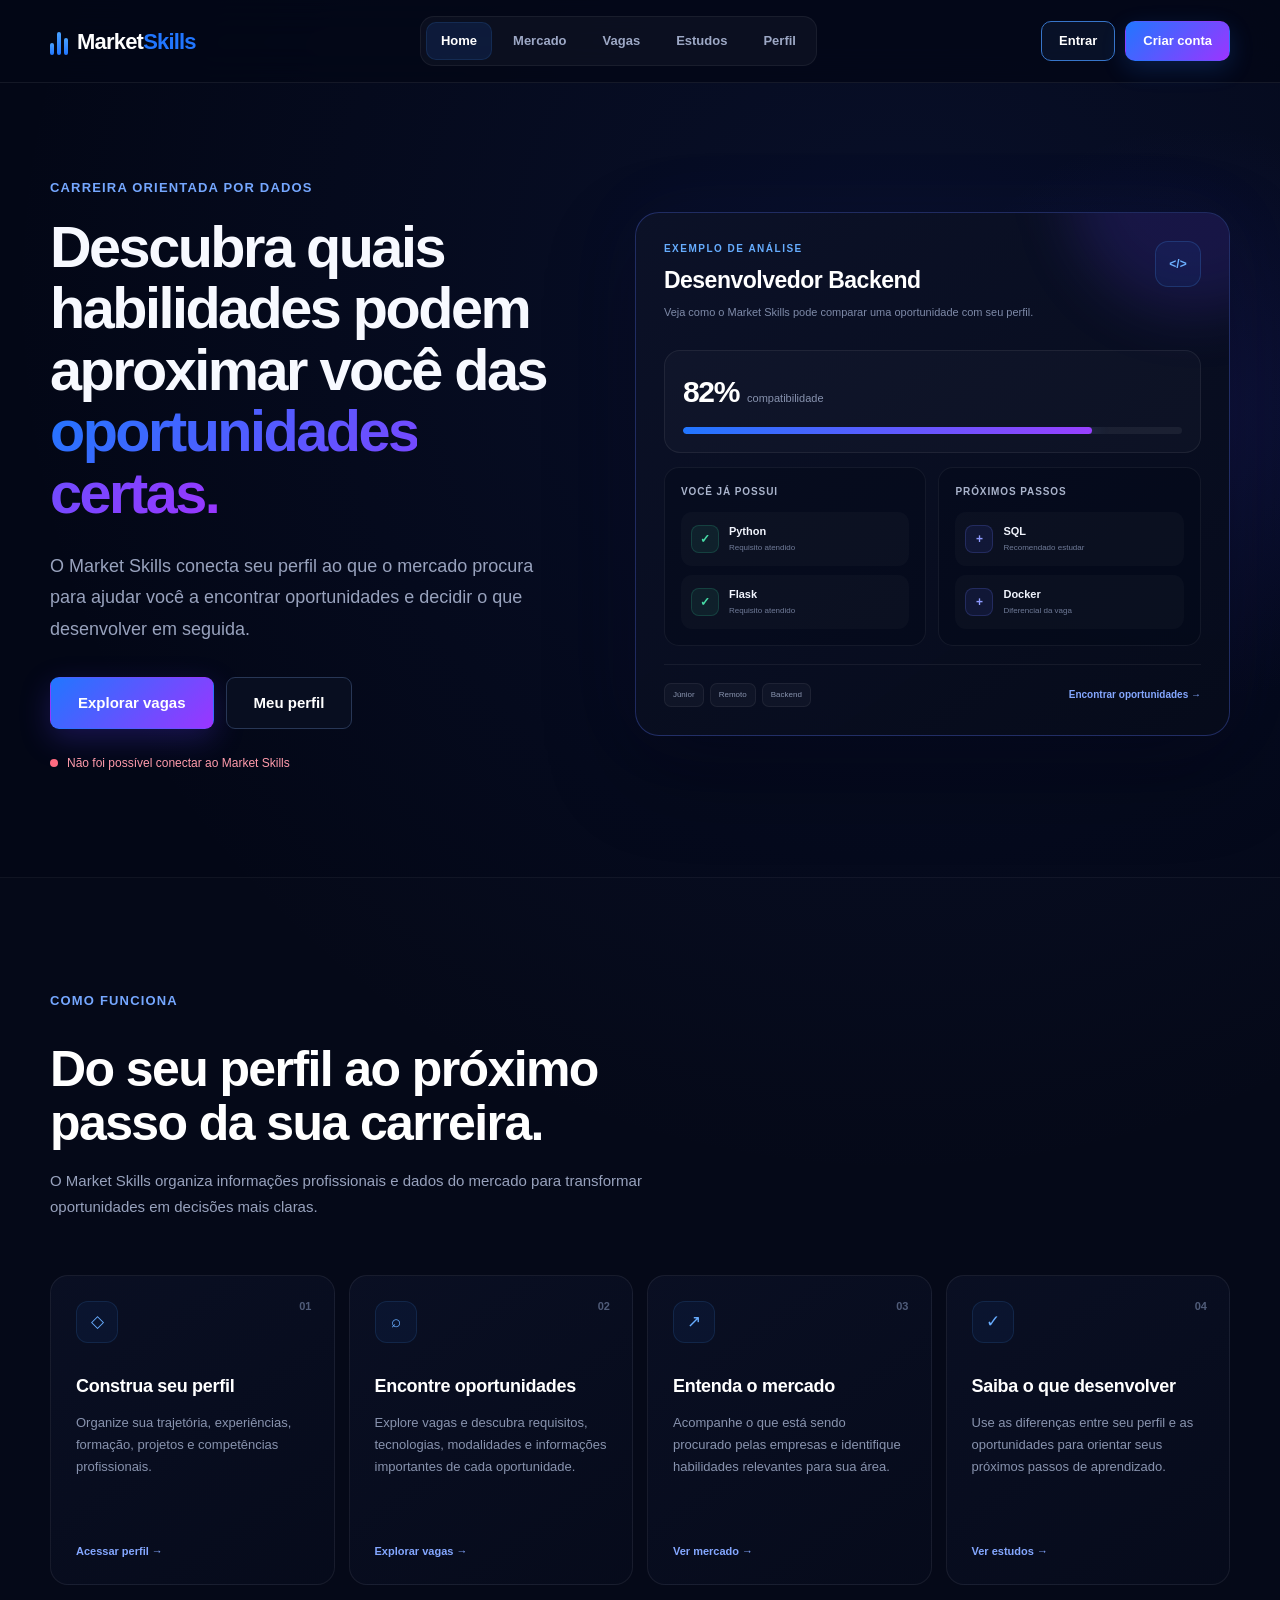
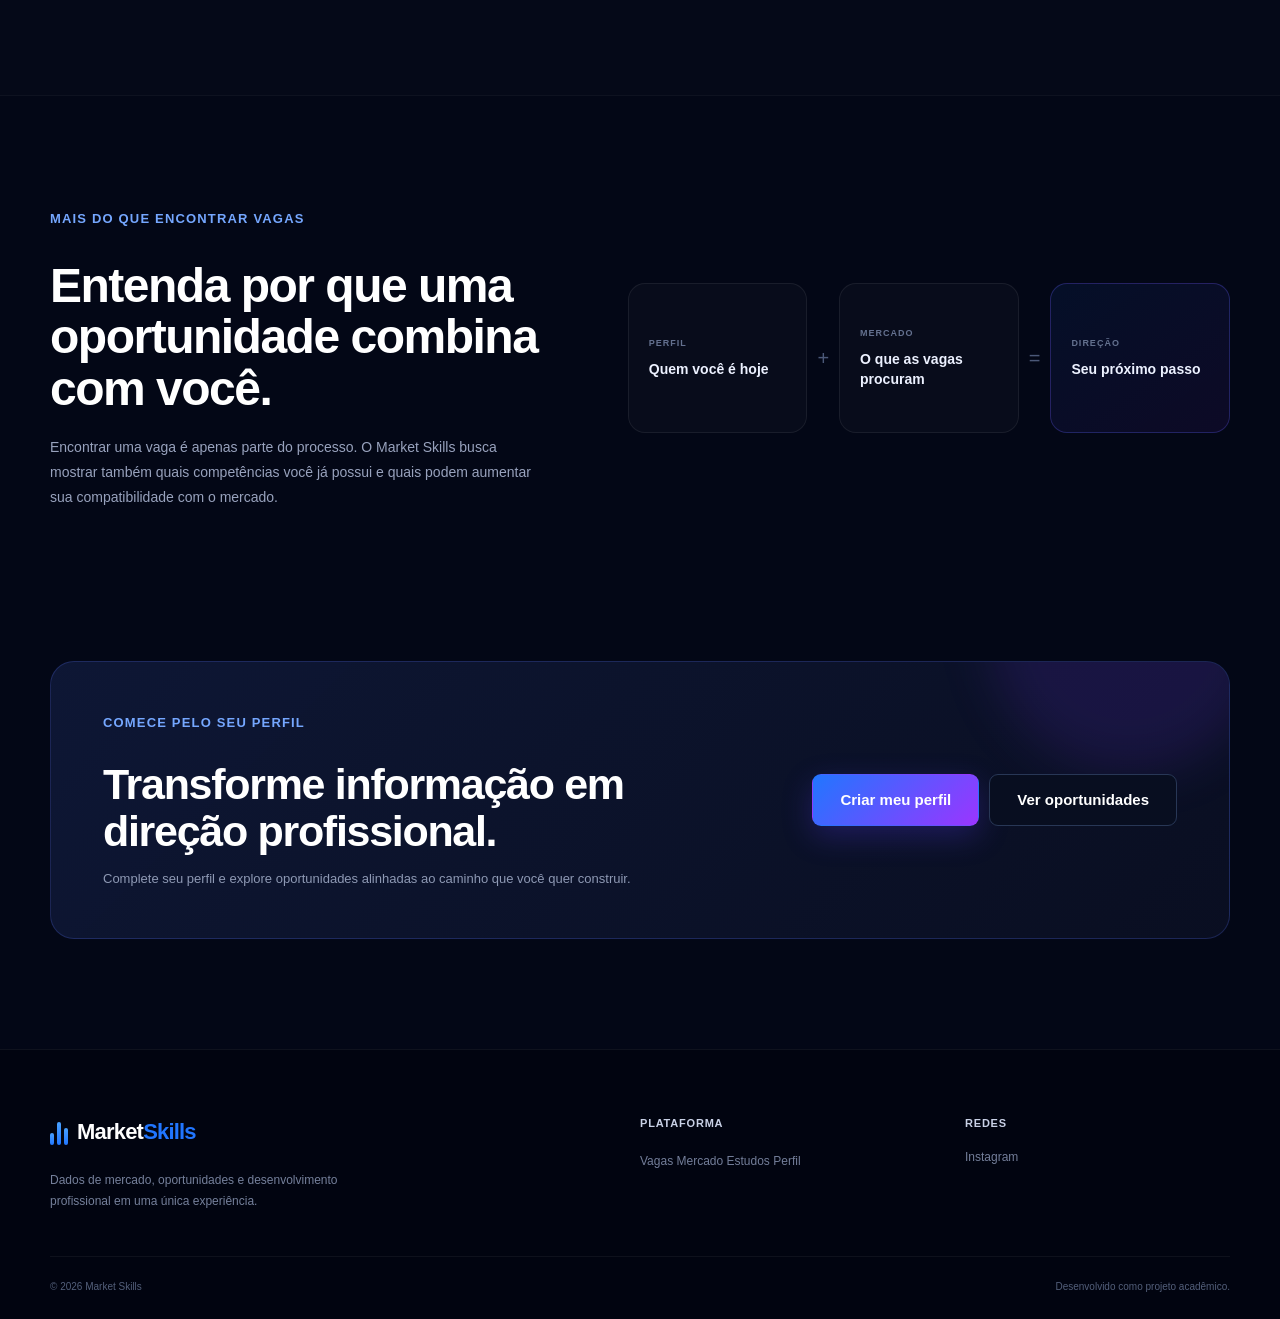
==== commit 26be4ca8: "feat: adapt home experience for company accounts" ====
--- a/frontend/index.html
+++ b/frontend/index.html
@@ -10,6 +10,7 @@
     >
 
     <meta
+        id="meta-descricao-home"
         name="description"
         content="Market Skills - transforme dados do mercado em decisões para sua carreira em tecnologia."
     >
@@ -54,7 +55,11 @@
                 </span>
             </a>
 
-            <nav class="navegacao-principal">
+
+            <nav
+                id="navegacao-home"
+                class="navegacao-principal"
+            >
 
                 <a
                     href="./index.html"
@@ -81,6 +86,7 @@
 
             </nav>
 
+
             <div class="acoes-navegacao">
 
                 <a
@@ -106,30 +112,44 @@
 
     <main>
 
+        <!-- DESTAQUE PRINCIPAL -->
+
         <section class="destaque-principal">
 
             <div class="conteudo-centralizado grade-destaque">
 
                 <div class="conteudo-destaque">
 
-                    <span class="rotulo-destaque">
+                    <span
+                        id="rotulo-destaque-home"
+                        class="rotulo-destaque"
+                    >
                         Carreira orientada por dados
                     </span>
 
-                    <h1>
+
+                    <h1 id="titulo-destaque-home">
                         Descubra quais habilidades
                         podem aproximar você das
                         <span>oportunidades certas.</span>
                     </h1>
 
-                    <p class="descricao-destaque">
+
+                    <p
+                        id="descricao-destaque-home"
+                        class="descricao-destaque"
+                    >
                         O Market Skills conecta seu perfil
                         ao que o mercado procura para ajudar
                         você a encontrar oportunidades e
                         decidir o que desenvolver em seguida.
                     </p>
 
-                    <div class="acoes-destaque">
+
+                    <div
+                        id="acoes-destaque-home"
+                        class="acoes-destaque"
+                    >
 
                         <a
                             href="./pages/vagas.html"
@@ -147,6 +167,7 @@
 
                     </div>
 
+
                     <div class="status-dados">
 
                         <span class="indicador-status"></span>
@@ -160,7 +181,10 @@
                 </div>
 
 
-                <aside class="previa-compatibilidade">
+                <aside
+                    id="painel-exemplo-home"
+                    class="previa-compatibilidade"
+                >
 
                     <div class="compatibilidade-topo">
 
@@ -342,6 +366,8 @@
         </section>
 
 
+        <!-- COMO FUNCIONA -->
+
         <section class="secao-como-funciona">
 
             <div class="conteudo-centralizado">
@@ -352,12 +378,14 @@
                         Como funciona
                     </span>
 
-                    <h2>
+
+                    <h2 id="titulo-como-funciona-home">
                         Do seu perfil ao próximo passo
                         da sua carreira.
                     </h2>
 
-                    <p>
+
+                    <p id="descricao-como-funciona-home">
                         O Market Skills organiza informações
                         profissionais e dados do mercado para
                         transformar oportunidades em decisões
@@ -367,7 +395,10 @@
                 </div>
 
 
-                <div class="fluxo-market">
+                <div
+                    id="fluxo-home"
+                    class="fluxo-market"
+                >
 
                     <article class="etapa-market">
 
@@ -483,22 +514,32 @@
         </section>
 
 
-        <section class="secao-proposta">
+        <!-- PROPOSTA -->
+
+        <section
+            id="secao-proposta-home"
+            class="secao-proposta"
+        >
 
             <div class="conteudo-centralizado proposta-conteudo">
 
                 <div class="proposta-texto">
 
-                    <span class="rotulo-destaque">
+                    <span
+                        id="rotulo-proposta-home"
+                        class="rotulo-destaque"
+                    >
                         Mais do que encontrar vagas
                     </span>
 
-                    <h2>
+
+                    <h2 id="titulo-proposta-home">
                         Entenda por que uma oportunidade
                         combina com você.
                     </h2>
 
-                    <p>
+
+                    <p id="descricao-proposta-home">
                         Encontrar uma vaga é apenas parte do processo.
                         O Market Skills busca mostrar também quais
                         competências você já possui e quais podem
@@ -508,7 +549,10 @@
                 </div>
 
 
-                <div class="proposta-dados">
+                <div
+                    id="dados-proposta-home"
+                    class="proposta-dados"
+                >
 
                     <div class="item-proposta">
 
@@ -565,6 +609,8 @@
         </section>
 
 
+        <!-- CHAMADA FINAL -->
+
         <section class="secao-chamada">
 
             <div class="conteudo-centralizado">
@@ -573,16 +619,21 @@
 
                     <div>
 
-                        <span class="rotulo-destaque">
+                        <span
+                            id="rotulo-chamada-home"
+                            class="rotulo-destaque"
+                        >
                             Comece pelo seu perfil
                         </span>
 
-                        <h2>
+
+                        <h2 id="titulo-chamada-home">
                             Transforme informação
                             em direção profissional.
                         </h2>
 
-                        <p>
+
+                        <p id="descricao-chamada-home">
                             Complete seu perfil e explore oportunidades
                             alinhadas ao caminho que você quer construir.
                         </p>
@@ -590,7 +641,10 @@
                     </div>
 
 
-                    <div class="acoes-chamada">
+                    <div
+                        id="acoes-chamada-home"
+                        class="acoes-chamada"
+                    >
 
                         <a
                             href="./pages/perfil.html"
@@ -617,6 +671,8 @@
     </main>
 
 
+    <!-- RODAPÉ -->
+
     <footer class="rodape-home">
 
         <div class="conteudo-centralizado">
@@ -642,7 +698,8 @@
 
                     </a>
 
-                    <p>
+
+                    <p id="descricao-rodape-home">
                         Dados de mercado, oportunidades e
                         desenvolvimento profissional em uma
                         única experiência.
@@ -657,21 +714,25 @@
                         Plataforma
                     </strong>
 
-                    <a href="./pages/vagas.html">
-                        Vagas
-                    </a>
-
-                    <a href="./pages/mercado.html">
-                        Mercado
-                    </a>
-
-                    <a href="./pages/estudos.html">
-                        Estudos
-                    </a>
-
-                    <a href="./pages/perfil.html">
-                        Perfil
-                    </a>
+                    <div id="links-plataforma-home">
+
+                        <a href="./pages/vagas.html">
+                            Vagas
+                        </a>
+
+                        <a href="./pages/mercado.html">
+                            Mercado
+                        </a>
+
+                        <a href="./pages/estudos.html">
+                            Estudos
+                        </a>
+
+                        <a href="./pages/perfil.html">
+                            Perfil
+                        </a>
+
+                    </div>
 
                 </div>
 
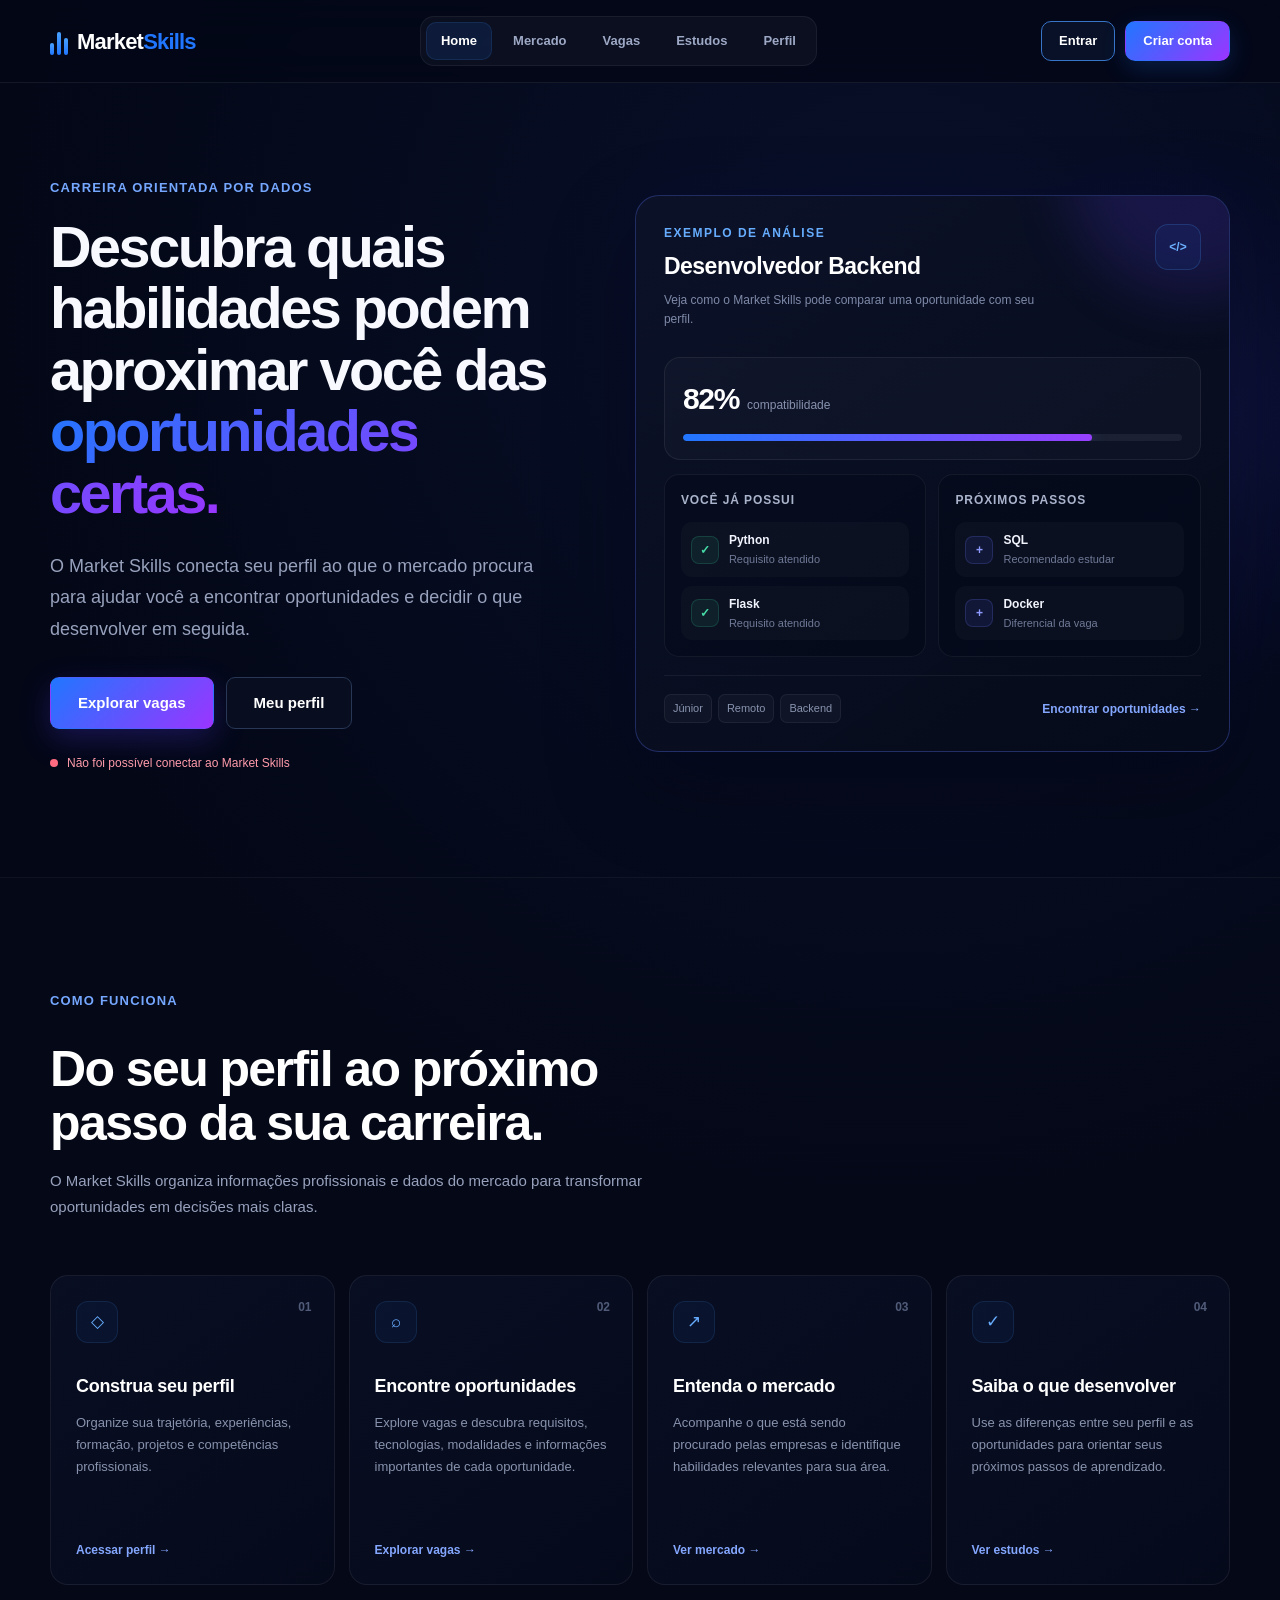
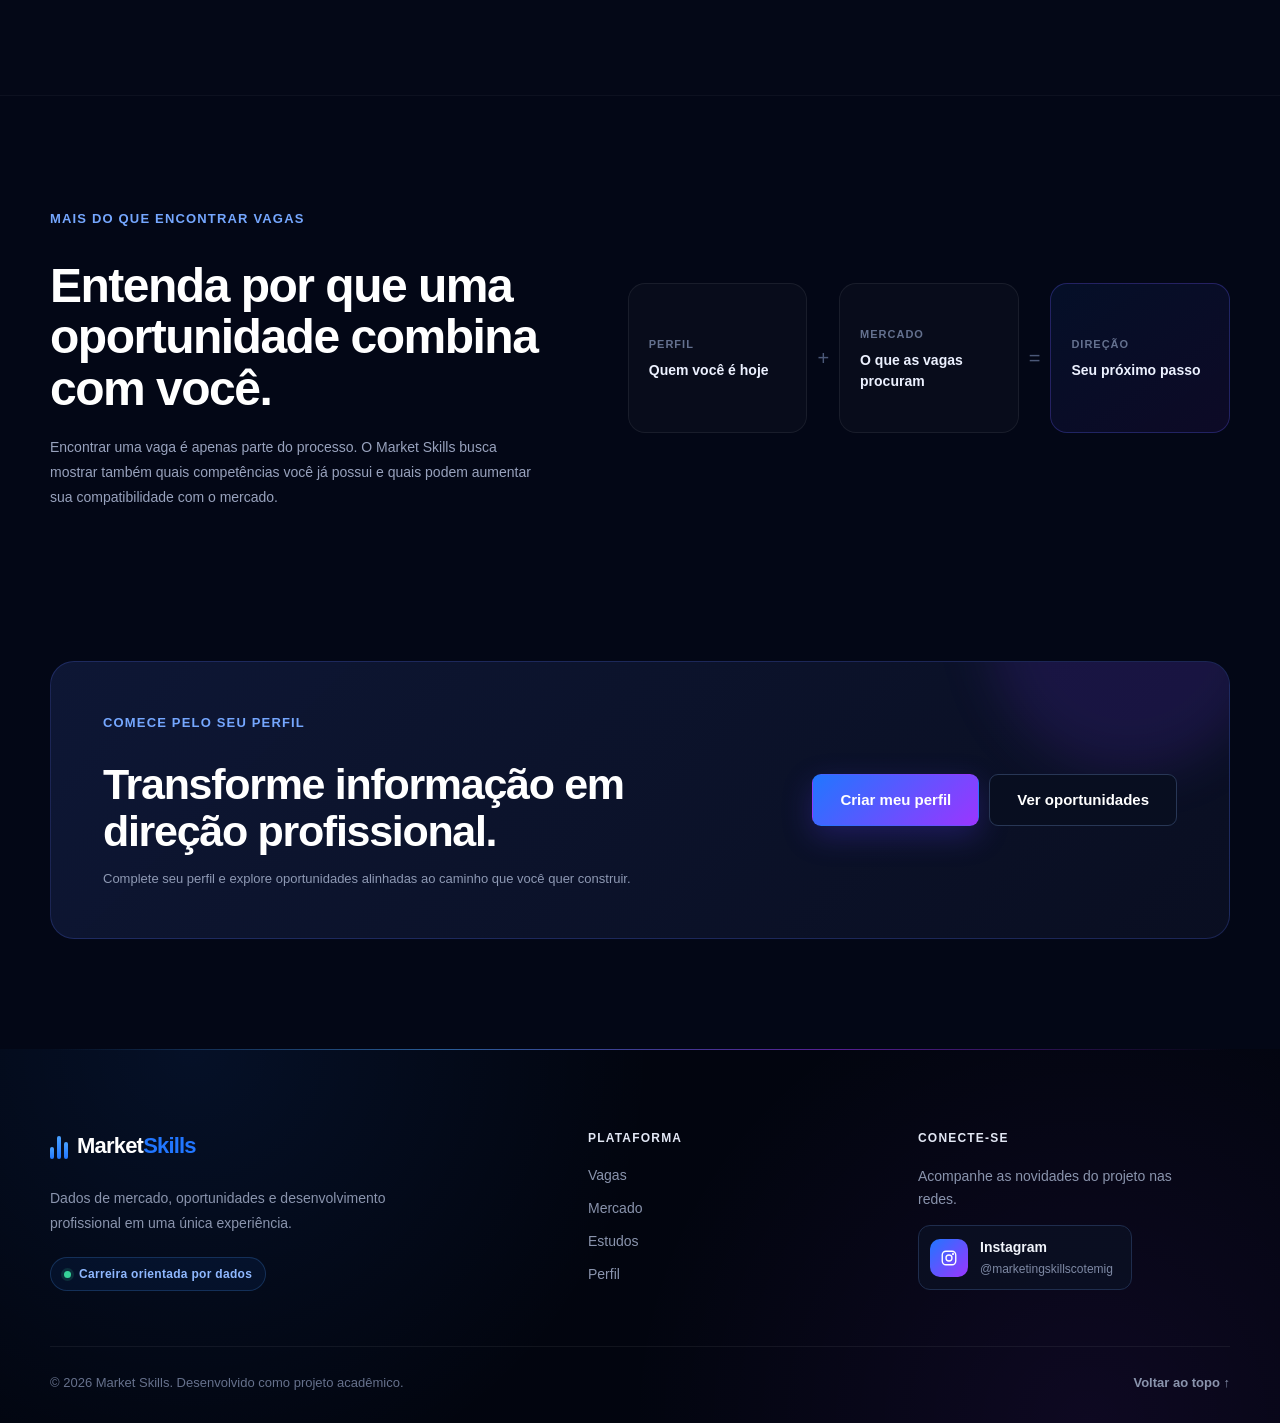
==== commit 4f38ab8f: "Melhorias visuais: rodape, login/cadastro, legibilidade, transicoes, favicon e animacoes" ====
--- a/frontend/index.html
+++ b/frontend/index.html
@@ -16,6 +16,12 @@
     >
 
     <title>Market Skills</title>
+
+    <link
+        rel="icon"
+        type="image/svg+xml"
+        href="./assets/img/favicon.svg"
+    >
 
     <link
         rel="stylesheet"
@@ -705,6 +711,11 @@
                         única experiência.
                     </p>
 
+                    <span class="selo-rodape">
+                        <span class="ponto-selo-rodape"></span>
+                        Carreira orientada por dados
+                    </span>
+
                 </div>
 
 
@@ -714,7 +725,12 @@
                         Plataforma
                     </strong>
 
-                    <div id="links-plataforma-home">
+                    <!-- O app.js troca estes links
+                         quando a conta é de empresa. -->
+                    <div
+                        id="links-plataforma-home"
+                        class="links-rodape"
+                    >
 
                         <a href="./pages/vagas.html">
                             Vagas
@@ -740,15 +756,43 @@
                 <div class="coluna-rodape">
 
                     <strong>
-                        Redes
+                        Conecte-se
                     </strong>
 
+                    <p class="texto-coluna-rodape">
+                        Acompanhe as novidades do
+                        projeto nas redes.
+                    </p>
+
                     <a
+                        class="cartao-rede-rodape"
                         href="https://www.instagram.com/marketingskillscotemig?igsi=MWd1dHNzcThkMjF3dw=="
                         target="_blank"
                         rel="noopener noreferrer"
+                        aria-label="Instagram do Market Skills (abre em nova aba)"
                     >
-                        Instagram
+
+                        <span class="icone-rede-rodape">
+                            <svg
+                                viewBox="0 0 24 24"
+                                width="18"
+                                height="18"
+                                fill="none"
+                                stroke="currentColor"
+                                stroke-width="1.8"
+                                aria-hidden="true"
+                            >
+                                <rect x="3" y="3" width="18" height="18" rx="5"></rect>
+                                <circle cx="12" cy="12" r="4"></circle>
+                                <circle cx="17.3" cy="6.7" r="0.6" fill="currentColor"></circle>
+                            </svg>
+                        </span>
+
+                        <span class="texto-rede-rodape">
+                            <span>Instagram</span>
+                            <small>@marketingskillscotemig</small>
+                        </span>
+
                     </a>
 
                 </div>
@@ -759,12 +803,16 @@
             <div class="base-rodape-home">
 
                 <span>
-                    © 2026 Market Skills
+                    © 2026 Market Skills. Desenvolvido
+                    como projeto acadêmico.
                 </span>
 
-                <span>
-                    Desenvolvido como projeto acadêmico.
-                </span>
+                <a
+                    href="#"
+                    class="voltar-topo-rodape"
+                >
+                    Voltar ao topo ↑
+                </a>
 
             </div>
 
@@ -775,7 +823,8 @@
 
     <script src="./assets/js/api.js"></script>
     <script src="./assets/js/sessao.js"></script>
-    <script src="./assets/js/app.js"></script>
+    <script src="./assets/js/app.js?v=20260826-2"></script>
+    <script src="./assets/js/animacoes.js"></script>
 
 </body>
 
--- a/frontend/assets/css/styles.css
+++ b/frontend/assets/css/styles.css
@@ -16,7 +16,7 @@
 
     --texto: #f7f9ff;
     --texto-secundario: #98a2bd;
-    --texto-suave: #6f7892;
+    --texto-suave: #828ca6;
 
     --azul: #2176ff;
     --azul-claro: #49a1ff;
@@ -508,7 +508,7 @@
 .rotulo-painel {
     color: #72809e;
 
-    font-size: 10px;
+    font-size: 12px;
 
     text-transform: uppercase;
     letter-spacing: 0.09em;
@@ -546,7 +546,7 @@
 
     color: #939ebb;
 
-    font-size: 10px;
+    font-size: 12px;
 }
 
 .valor-metrica {
@@ -566,7 +566,7 @@
 
     color: #5f6d8b;
 
-    font-size: 9px;
+    font-size: 11px;
 }
 
 .colunas-painel {
@@ -617,7 +617,7 @@
 
     color: #52627f;
 
-    font-size: 8px;
+    font-size: 11px;
 
     text-transform: uppercase;
     letter-spacing: 0.07em;
@@ -626,13 +626,13 @@
 .cabecalho-painel h2 {
     color: #dce4f9;
 
-    font-size: 11px;
+    font-size: 12px;
 }
 
 .cabecalho-painel a {
     color: #8a7bff;
 
-    font-size: 8px;
+    font-size: 11px;
 
     text-decoration: none;
 }
@@ -660,7 +660,7 @@
 
     color: #b8c1d9;
 
-    font-size: 9px;
+    font-size: 11px;
 
     white-space: nowrap;
     text-overflow: ellipsis;
@@ -689,7 +689,7 @@
 .demanda-tecnologia {
     color: #71809d;
 
-    font-size: 8px;
+    font-size: 11px;
 
     text-align: right;
 }
@@ -739,7 +739,7 @@
 
     color: #60a5fa;
 
-    font-size: 11px;
+    font-size: 12px;
     font-weight: 800;
 }
 
@@ -755,7 +755,7 @@
 
     color: #d9e1f5;
 
-    font-size: 9px;
+    font-size: 11px;
 
     white-space: nowrap;
     text-overflow: ellipsis;
@@ -770,7 +770,7 @@
 
     color: #64728e;
 
-    font-size: 8px;
+    font-size: 11px;
 
     white-space: nowrap;
     text-overflow: ellipsis;
@@ -781,7 +781,7 @@
 
     color: #8e9ab5;
 
-    font-size: 7px;
+    font-size: 11px;
 
     text-align: right;
 }
@@ -795,7 +795,7 @@
 
     color: #566581;
 
-    font-size: 10px;
+    font-size: 12px;
 
     text-align: center;
 }
@@ -833,7 +833,7 @@
 .rodape-painel span {
     color: #64728d;
 
-    font-size: 8px;
+    font-size: 11px;
 }
 
 .rodape-painel strong {
@@ -1083,4 +1083,74 @@
         flex-direction: column;
         align-items: flex-start;
     }
-}+}
+
+/* =========================================================
+   TRANSIÇÃO ENTRE PÁGINAS
+   Chrome, Edge e Opera fazem um fade suave ao trocar
+   de página. Navegadores sem suporte ignoram esta regra
+   e trocam de página normalmente.
+   ========================================================= */
+
+@view-transition {
+    navigation: auto;
+}
+
+::view-transition-old(root),
+::view-transition-new(root) {
+    animation-duration: 0.28s;
+    animation-timing-function: ease;
+}
+
+
+/* Conteúdo sobe levemente ao carregar a página.
+   Termina em "transform: none" para não afetar
+   elementos fixos (modais, avisos). */
+
+@keyframes entrada-pagina {
+    from {
+        opacity: 0;
+        transform: translateY(10px);
+    }
+
+    to {
+        opacity: 1;
+        transform: none;
+    }
+}
+
+main {
+    animation: entrada-pagina 0.45s ease both;
+}
+
+
+/* Quem pediu menos movimento no sistema
+   não recebe as animações. */
+
+@media (prefers-reduced-motion: reduce) {
+    main {
+        animation: none;
+    }
+
+    ::view-transition-old(root),
+    ::view-transition-new(root) {
+        animation: none;
+    }
+}
+
+
+/* =========================================================
+   ACABAMENTO: BARRA DE ROLAGEM E SELEÇÃO DE TEXTO
+   ========================================================= */
+
+/* Barra de rolagem escura, combinando com o tema */
+html {
+    scrollbar-color: #2a3a63 #030716;
+}
+
+/* Texto selecionado na cor da marca */
+::selection {
+    background: rgba(33, 118, 255, 0.45);
+
+    color: #ffffff;
+}
--- a/frontend/assets/css/home.css
+++ b/frontend/assets/css/home.css
@@ -327,7 +327,7 @@
 
     color: #66adff;
 
-    font-size: 10px;
+    font-size: 12px;
     font-weight: 700;
 
     letter-spacing: 1.5px;
@@ -350,7 +350,7 @@
 
     color: #7e8aa8;
 
-    font-size: 11px;
+    font-size: 12px;
     line-height: 1.6;
 }
 
@@ -412,7 +412,7 @@
 .compatibilidade-valor span {
     color: #8792ae;
 
-    font-size: 11px;
+    font-size: 12px;
 }
 
 .barra-compatibilidade {
@@ -475,7 +475,7 @@
 
     color: #aab4cc;
 
-    font-size: 10px;
+    font-size: 12px;
     font-weight: 700;
 
     text-transform: uppercase;
@@ -549,7 +549,7 @@
 
     color: #f1f4fd;
 
-    font-size: 11px;
+    font-size: 12px;
 }
 
 .competencia small {
@@ -557,7 +557,7 @@
 
     color: #6f7a97;
 
-    font-size: 8px;
+    font-size: 11px;
 }
 
 .compatibilidade-rodape {
@@ -594,13 +594,13 @@
 
     color: #8994af;
 
-    font-size: 8px;
+    font-size: 11px;
 }
 
 .compatibilidade-rodape a {
     color: #84a7ff;
 
-    font-size: 10px;
+    font-size: 12px;
     font-weight: 700;
 
     text-decoration: none;
@@ -712,7 +712,7 @@
 
     color: #505c79;
 
-    font-size: 11px;
+    font-size: 12px;
     font-weight: 700;
 }
 
@@ -762,7 +762,7 @@
 
     color: #84a7ff;
 
-    font-size: 11px;
+    font-size: 12px;
     font-weight: 700;
 
     text-decoration: none;
@@ -852,7 +852,7 @@
 
     color: #64718f;
 
-    font-size: 9px;
+    font-size: 11px;
     font-weight: 700;
 
     letter-spacing: 1px;
@@ -983,76 +983,231 @@
    ========================================================= */
 
 .rodape-home {
-    padding: 65px 0 25px;
-
-    border-top:
-        1px solid rgba(255, 255, 255, 0.055);
-
-    background:
-        rgba(1, 4, 14, 0.7);
+    position: relative;
+
+    padding: 80px 0 30px;
+
+    overflow: hidden;
+
+    background:
+        radial-gradient(
+            circle at 15% 0%,
+            rgba(33, 118, 255, 0.1),
+            transparent 40%
+        ),
+        radial-gradient(
+            circle at 85% 100%,
+            rgba(155, 53, 255, 0.08),
+            transparent 40%
+        ),
+        #02050f;
+}
+
+/* Linha superior em degradê azul → roxo */
+.rodape-home::before {
+    content: "";
+
+    position: absolute;
+    top: 0;
+    left: 50%;
+
+    width: min(1180px, 100% - 40px);
+    height: 1px;
+
+    transform: translateX(-50%);
+
+    background:
+        linear-gradient(
+            90deg,
+            transparent,
+            rgba(73, 161, 255, 0.55),
+            rgba(155, 53, 255, 0.55),
+            transparent
+        );
 }
 
 .grade-rodape-home {
     display: grid;
 
     grid-template-columns:
-        2fr 1fr 1fr;
-
-    gap: 60px;
-
-    padding-bottom: 45px;
+        1.8fr 1fr 1.2fr;
+
+    gap: 70px;
+
+    padding-bottom: 55px;
 }
 
 .rodape-identidade p {
-    max-width: 320px;
-
-    margin-top: 18px;
-
-    color: #75809b;
+    max-width: 340px;
+
+    margin-top: 20px;
+
+    color: #8a94ad;
+
+    font-size: 14px;
+    line-height: 1.75;
+}
+
+.selo-rodape {
+    display: inline-flex;
+    align-items: center;
+
+    gap: 8px;
+
+    margin-top: 22px;
+    padding: 7px 13px;
+
+    border: 1px solid rgba(73, 161, 255, 0.22);
+    border-radius: 999px;
+
+    background: rgba(33, 118, 255, 0.07);
+
+    color: #8fb8ff;
 
     font-size: 12px;
-    line-height: 1.7;
+    font-weight: 600;
+
+    letter-spacing: 0.3px;
+}
+
+.ponto-selo-rodape {
+    width: 7px;
+    height: 7px;
+
+    border-radius: 50%;
+
+    background: var(--sucesso);
+
+    box-shadow:
+        0 0 0 3px rgba(54, 211, 153, 0.15);
 }
 
 .coluna-rodape {
     display: flex;
     flex-direction: column;
 
-    gap: 11px;
+    gap: 14px;
 }
 
 .coluna-rodape strong {
-    margin-bottom: 5px;
-
-    color: #c9d1e6;
-
-    font-size: 11px;
+    margin-bottom: 4px;
+
+    color: #e3e8f5;
+
+    font-size: 12px;
     font-weight: 700;
 
     text-transform: uppercase;
 
-    letter-spacing: 0.8px;
-}
-
-.coluna-rodape a,
-.coluna-rodape span {
-    color: #737e99;
+    letter-spacing: 1.2px;
+}
+
+/* Links um embaixo do outro (antes ficavam
+   todos na mesma linha). */
+.links-rodape {
+    display: flex;
+    flex-direction: column;
+
+    gap: 12px;
+}
+
+.links-rodape a {
+    width: fit-content;
+
+    color: #8a94ad;
+
+    font-size: 14px;
+
+    text-decoration: none;
+
+    transition:
+        color 0.2s ease,
+        transform 0.2s ease;
+}
+
+.links-rodape a:hover {
+    color: #ffffff;
+
+    transform: translateX(4px);
+}
+
+.texto-coluna-rodape {
+    max-width: 260px;
+
+    color: #8a94ad;
+
+    font-size: 14px;
+    line-height: 1.65;
+}
+
+.cartao-rede-rodape {
+    display: flex;
+    align-items: center;
+
+    gap: 12px;
+
+    width: fit-content;
+
+    padding: 11px 18px 11px 11px;
+
+    border: 1px solid #1f2d4d;
+    border-radius: 12px;
+
+    background: rgba(11, 17, 36, 0.8);
+
+    text-decoration: none;
+
+    transition:
+        border-color 0.2s ease,
+        transform 0.2s ease,
+        box-shadow 0.2s ease;
+}
+
+.cartao-rede-rodape:hover {
+    border-color: #4e7ce0;
+
+    transform: translateY(-2px);
+
+    box-shadow:
+        0 12px 30px rgba(33, 118, 255, 0.15);
+}
+
+.icone-rede-rodape {
+    display: grid;
+    place-items: center;
+
+    width: 38px;
+    height: 38px;
+
+    border-radius: 10px;
+
+    background: var(--gradiente);
+
+    color: #ffffff;
+}
+
+.texto-rede-rodape {
+    display: flex;
+    flex-direction: column;
+
+    gap: 2px;
+}
+
+.texto-rede-rodape > span {
+    color: #f1f4fb;
+
+    font-size: 14px;
+    font-weight: 600;
+}
+
+.texto-rede-rodape small {
+    color: #7d88a3;
 
     font-size: 12px;
-
-    text-decoration: none;
-}
-
-.coluna-rodape a {
-    transition: color 0.2s ease;
-}
-
-.coluna-rodape a:hover {
-    color: #ffffff;
 }
 
 .base-rodape-home {
-    padding-top: 22px;
+    padding-top: 26px;
 
     display: flex;
     align-items: center;
@@ -1061,11 +1216,26 @@
     gap: 20px;
 
     border-top:
-        1px solid rgba(255, 255, 255, 0.05);
-
-    color: #535f7a;
-
-    font-size: 10px;
+        1px solid rgba(255, 255, 255, 0.06);
+
+    color: #66718c;
+
+    font-size: 13px;
+}
+
+.voltar-topo-rodape {
+    color: #8a94ad;
+
+    font-size: 13px;
+    font-weight: 600;
+
+    text-decoration: none;
+
+    transition: color 0.2s ease;
+}
+
+.voltar-topo-rodape:hover {
+    color: #ffffff;
 }
 
 
@@ -1248,4 +1418,64 @@
         display: none;
     }
 
-}+}
+
+
+/* =========================================================
+   ANIMAÇÕES AO ROLAR (página inicial)
+   A classe "revelar" só é adicionada pelo animacoes.js.
+   Sem JavaScript, nada fica escondido.
+   ========================================================= */
+
+.revelar {
+    opacity: 0;
+
+    transform: translateY(28px);
+
+    transition:
+        opacity 0.7s ease,
+        transform 0.7s ease;
+}
+
+.revelar.visivel {
+    opacity: 1;
+
+    transform: none;
+}
+
+@keyframes subir-item-home {
+    from {
+        opacity: 0;
+        transform: translateY(16px);
+    }
+
+    to {
+        opacity: 1;
+        transform: none;
+    }
+}
+
+/* Cartões entram um depois do outro */
+.revelar.visivel .etapa-market,
+.revelar.visivel .item-proposta {
+    animation: subir-item-home 0.55s ease both;
+}
+
+.revelar.visivel .etapa-market:nth-child(2),
+.revelar.visivel .item-proposta:nth-child(2) {
+    animation-delay: 0.1s;
+}
+
+.revelar.visivel .etapa-market:nth-child(3),
+.revelar.visivel .item-proposta:nth-child(3) {
+    animation-delay: 0.2s;
+}
+
+.revelar.visivel .etapa-market:nth-child(4),
+.revelar.visivel .item-proposta:nth-child(4) {
+    animation-delay: 0.3s;
+}
+
+.revelar.visivel .item-proposta:nth-child(5) {
+    animation-delay: 0.4s;
+}
--- a/frontend/assets/css/sessao.css
+++ b/frontend/assets/css/sessao.css
@@ -78,7 +78,7 @@
 
     color: #edf2ff;
 
-    font-size: 11px;
+    font-size: 12px;
 
     white-space: nowrap;
     text-overflow: ellipsis;
@@ -90,7 +90,7 @@
 
     color: #7585a3;
 
-    font-size: 8px;
+    font-size: 11px;
 }
 
 
@@ -99,7 +99,7 @@
 
     color: #71809e;
 
-    font-size: 10px;
+    font-size: 12px;
 }
 
 
@@ -180,7 +180,7 @@
 
     color: #7b89a7;
 
-    font-size: 9px;
+    font-size: 11px;
 }
 
 
@@ -198,7 +198,7 @@
 
     color: #78a7ff;
 
-    font-size: 8px;
+    font-size: 11px;
 }
 
 
@@ -228,7 +228,7 @@
     cursor: pointer;
 
     font: inherit;
-    font-size: 10px;
+    font-size: 12px;
 
     text-align: left;
     text-decoration: none;
